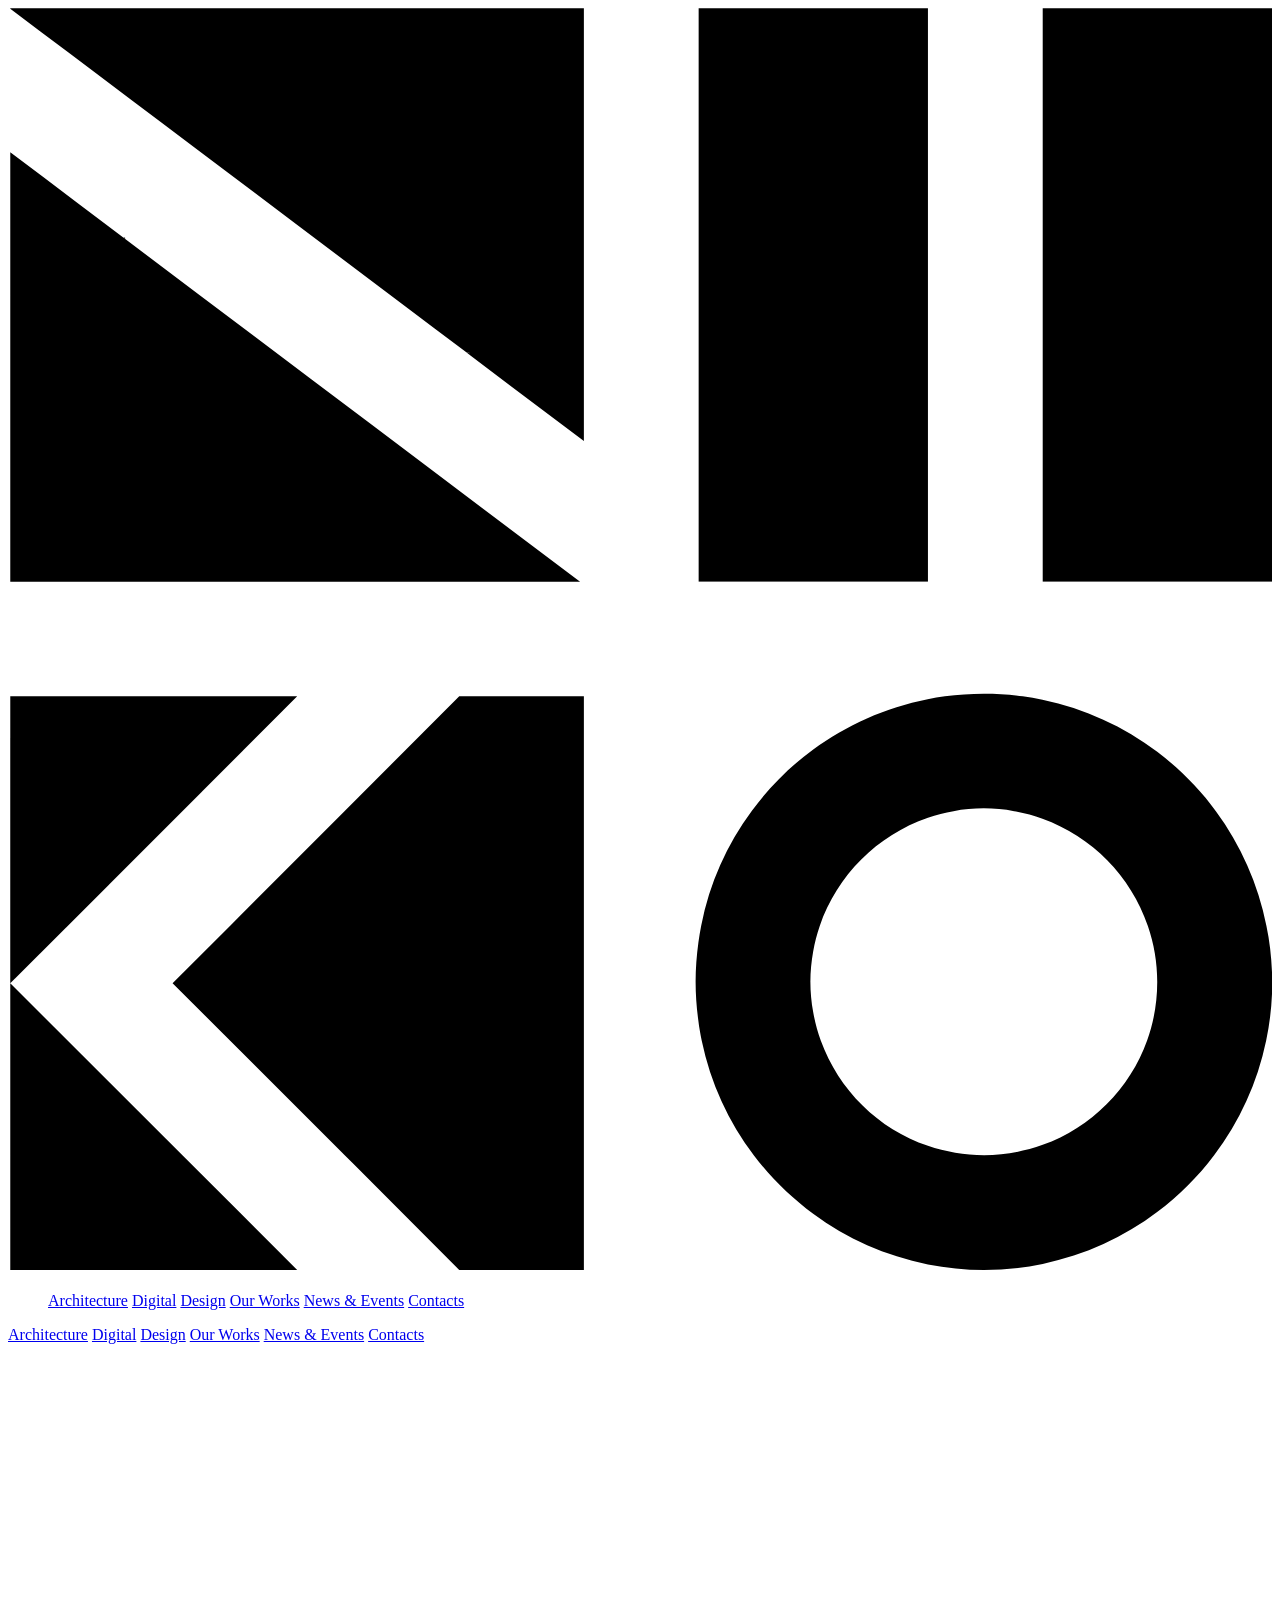
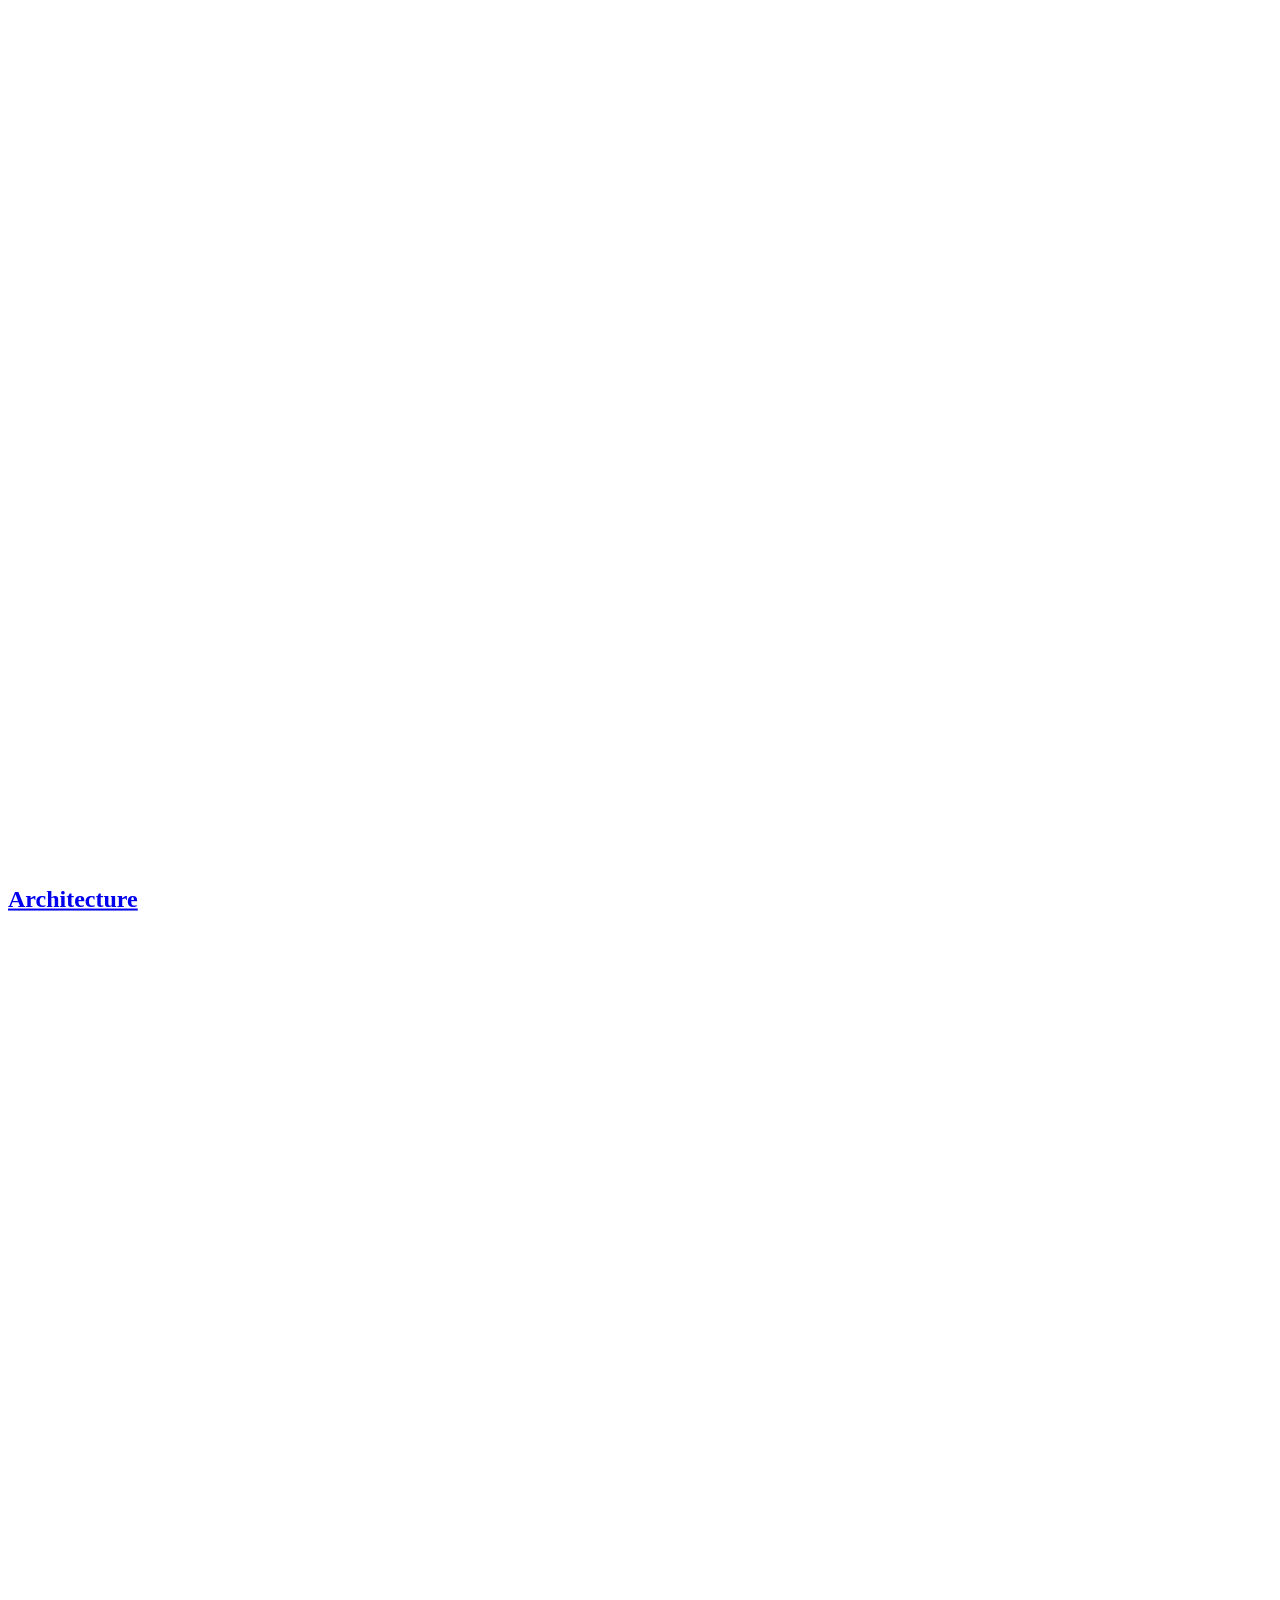
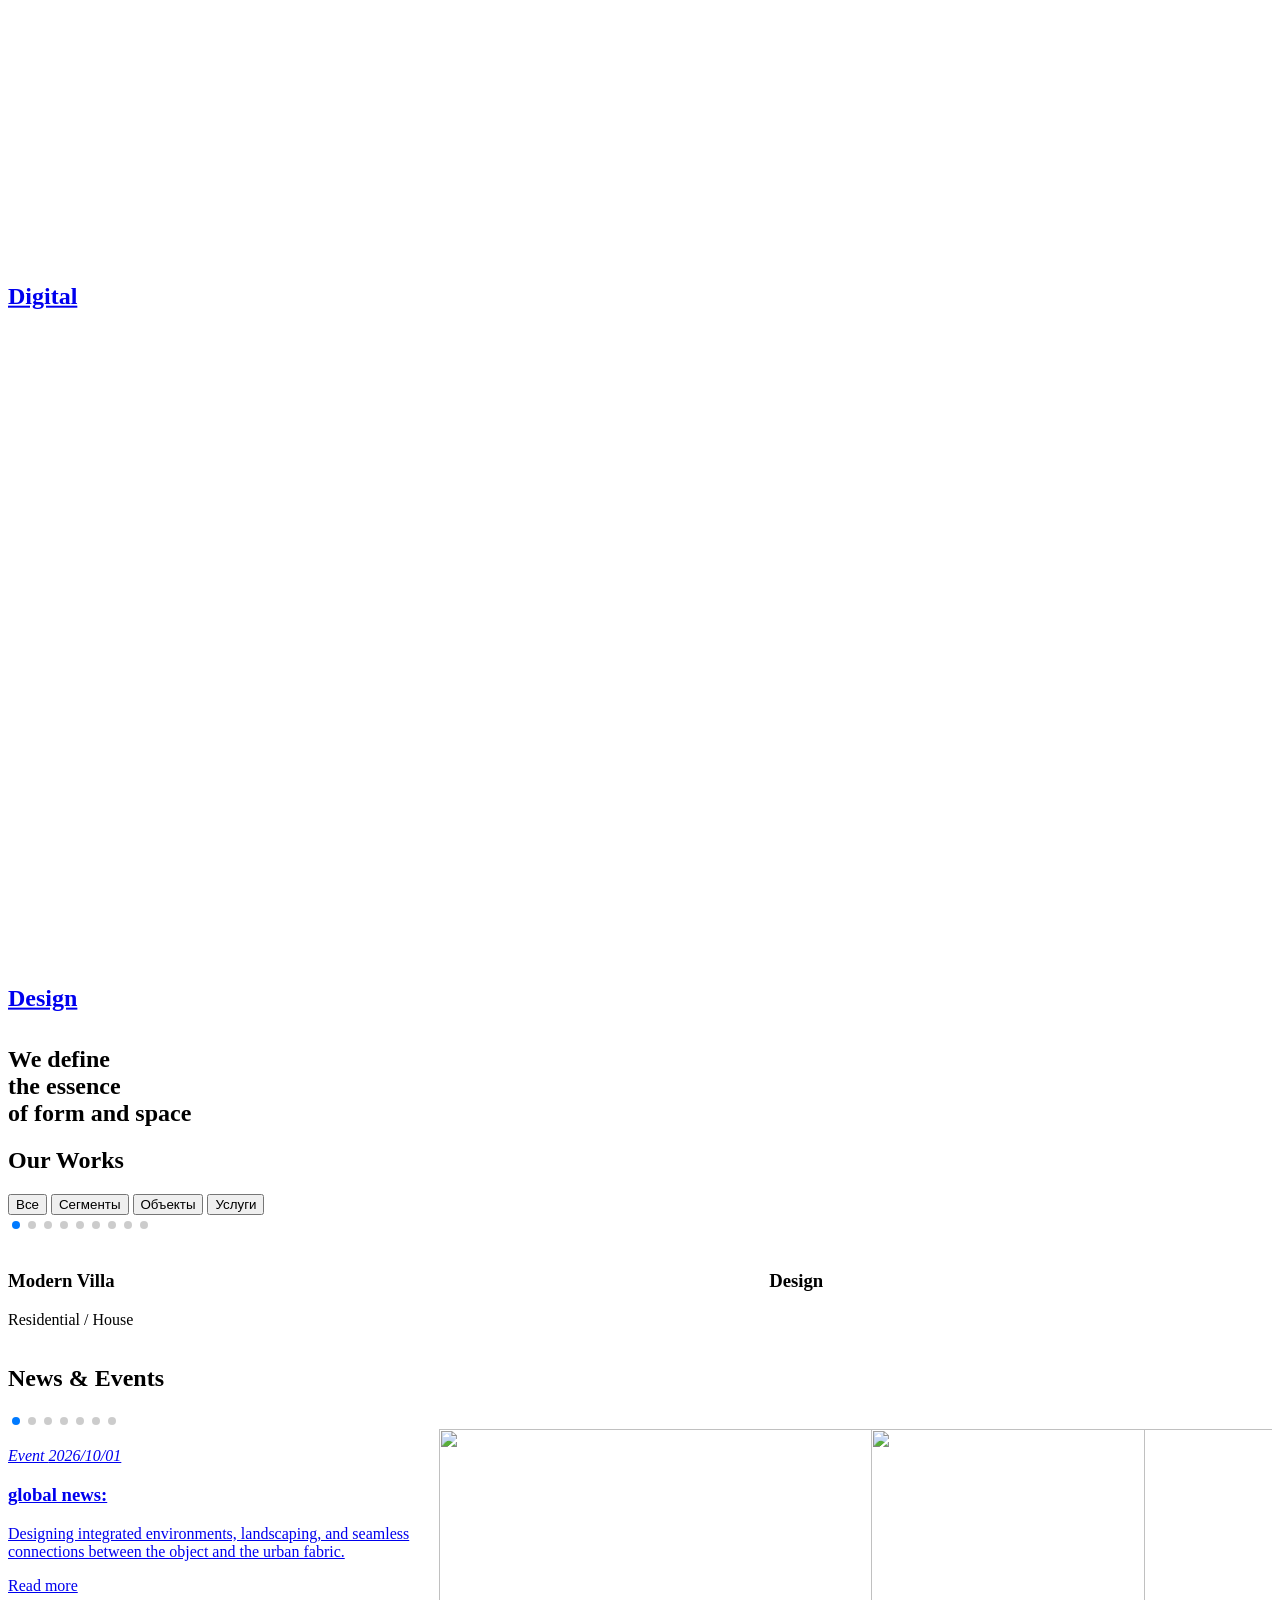
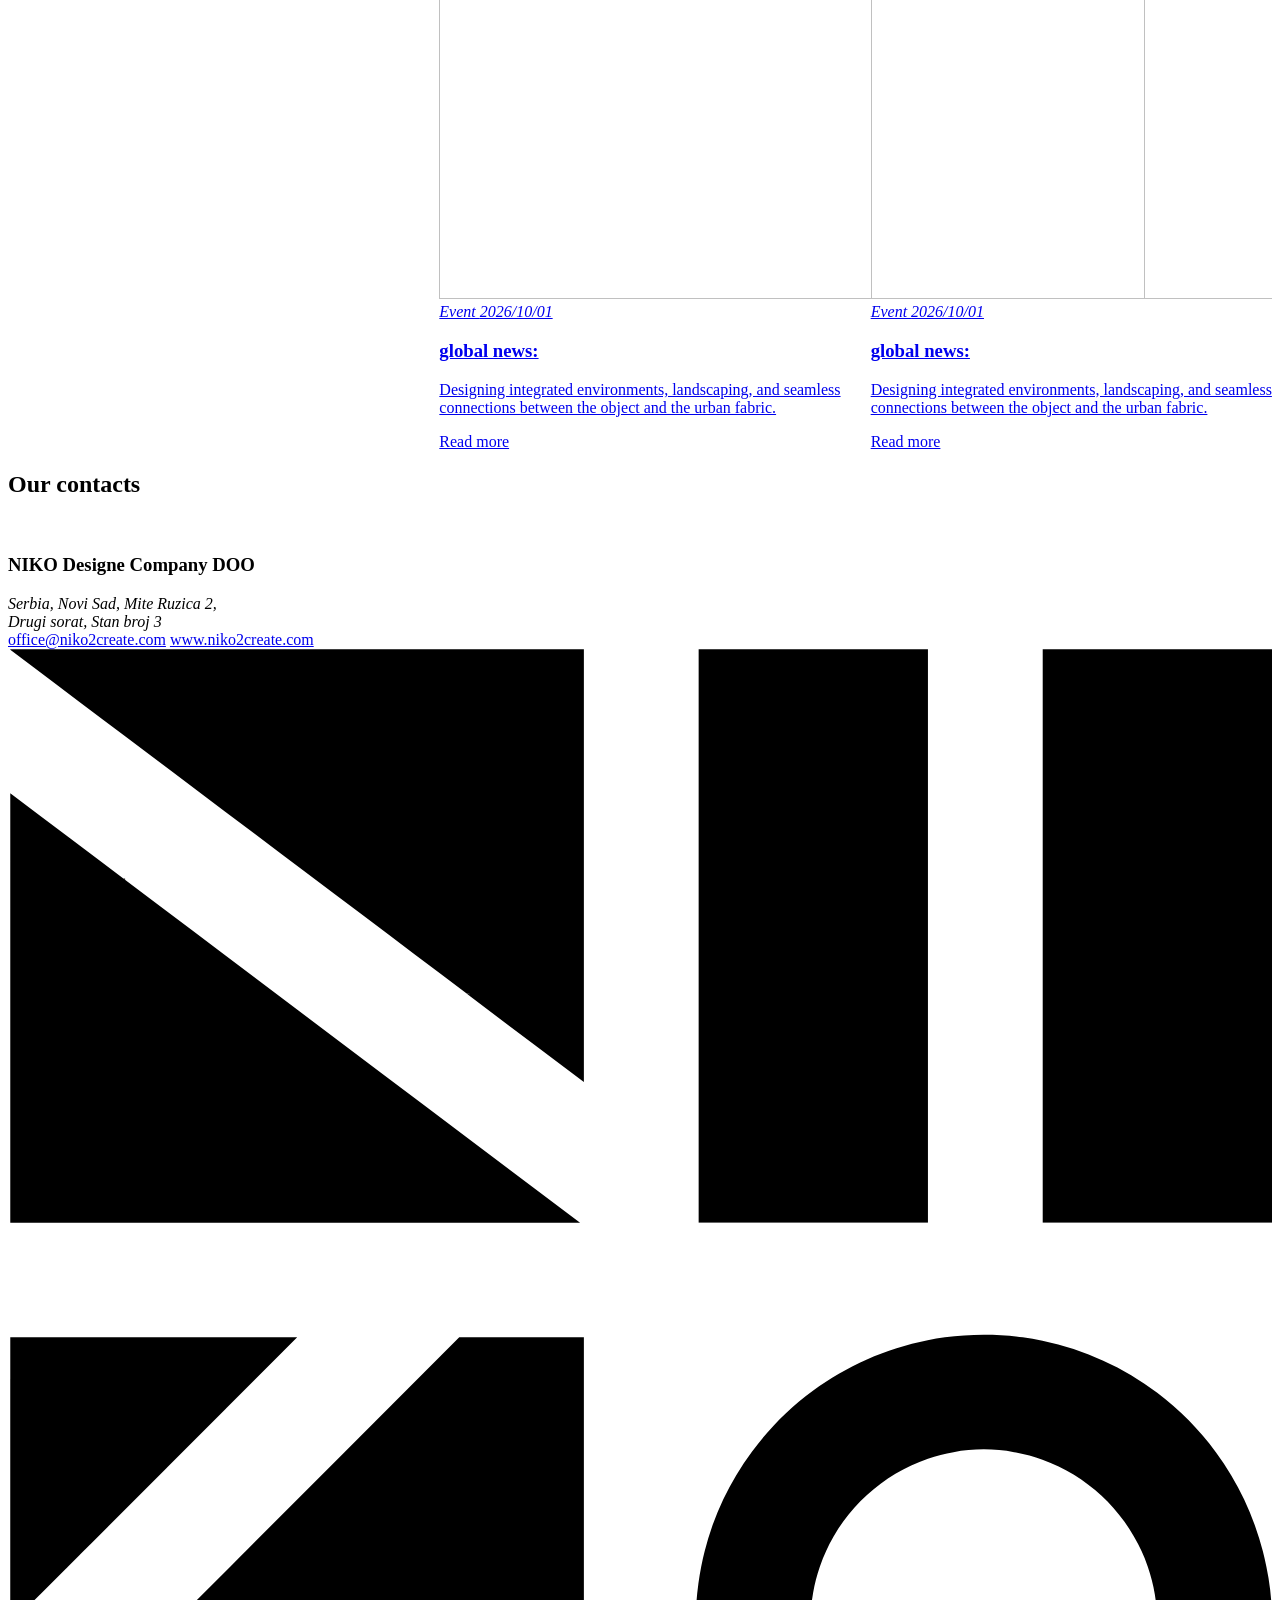
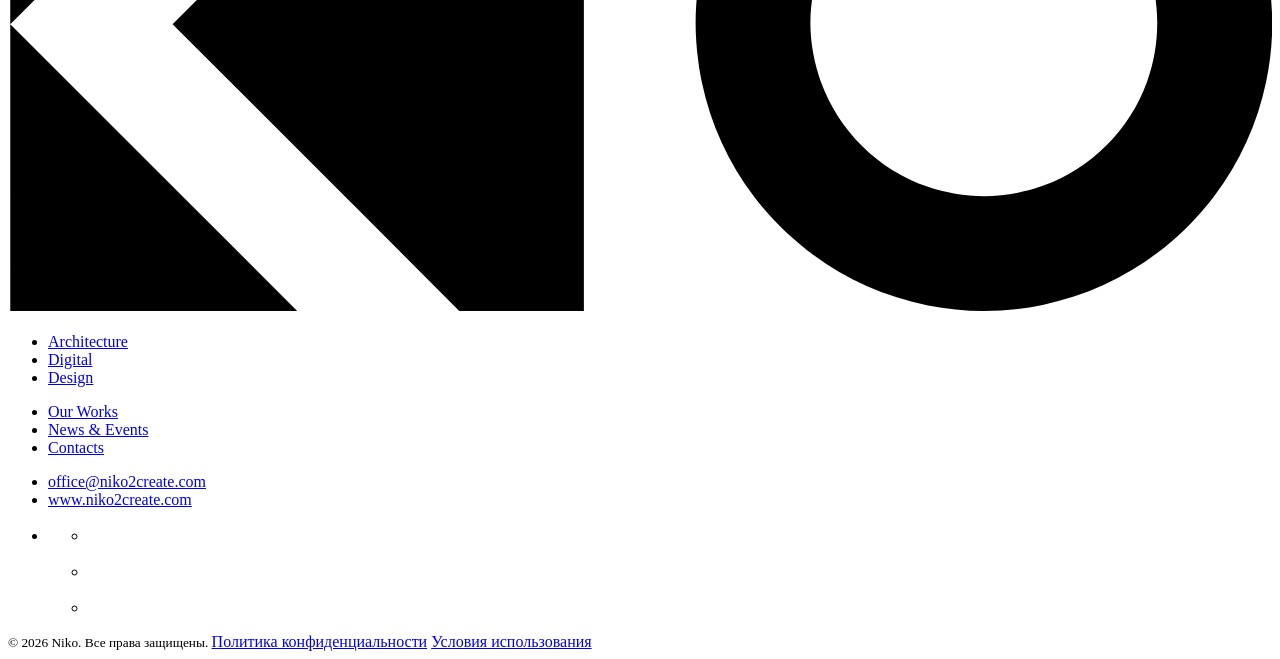
==== index.html @ 65a601e3 "Add files via upload" ====
<!DOCTYPE html>
<html lang="ru">

<head>
  <meta charset="UTF-8">
  <meta name="viewport" content="width=device-width, initial-scale=1.0">
  <title>Niko11</title>
  <link href="https://fonts.cdnfonts.com/css/neue-haas-grotesk-display-pro" rel="stylesheet">
  
  <link rel="stylesheet" href="css/reset.css"> 
  <link rel="stylesheet" href="css/style.css">
  <link rel="stylesheet" href="https://cdn.jsdelivr.net/npm/swiper@11/swiper-bundle.min.css" />
</head>

<body class="home-page">


  <header class="main-header">
    <a href="/" class="header-logo-place">
      <svg version="1.1" id="Слой_1" xmlns="http://www.w3.org/2000/svg" xmlns:xlink="http://www.w3.org/1999/xlink"
          x="0px" y="0px" viewBox="0 0 500 500" style="enable-background:new 0 0 500 500;" xml:space="preserve">
          <g>
            <path class="st0" d="M227.8,0.1v171.2l-45.4-34.2v-0.9h-1.1C123.4,92.6,58.8,43.9,0.9,0.3V0.1H227.8z" />
            <rect x="273.2" y="0.1" class="st0" width="90.7" height="226.8" />
            <rect x="409.3" y="0.1" class="st0" width="90.7" height="226.8" />
            <polygon class="st0" points="46.3,90.9 46.3,91.3 45.7,90.9 	" />
            <polygon class="st0" points="46.3,90.9 46.3,91.3 45.7,90.9 	" />
            <polygon class="st0" points="182.4,136.2 182.4,137.1 181.3,136.2 	" />
            <path class="st0" d="M226.3,227H0.9V57.1C74.1,112.3,153.2,171.9,226.3,227z" />
            <polygon class="st0" points="114.4,272.3 33,353.7 23.6,363.1 0.9,385.8 0.9,272.3 	" />
            <polygon class="st0" points="114.4,499.2 0.9,499.2 0.9,385.8 69,453.8 91.7,476.5 	" />
            <polygon class="st0" points="227.8,272.3 227.8,499.2 178.5,499.2 137.1,457.7 133.2,453.8 87.8,408.4 65.1,385.8 87.8,363.1 
       91.7,359.2 133.1,317.7 178.5,272.3 	" />
            <path class="st0" d="M497.8,363.1c-3.3-16.7-10.2-32.1-20-45.4c-6.5-8.9-14.4-16.8-23.2-23.5c-13.2-10-28.6-17.1-45.4-20.6
       c-2.6-0.5-5.2-1-7.8-1.3c-5-0.7-10.2-1-15.4-1c-5.2,0-10.4,0.4-15.4,1c-2.3,0.3-4.5,0.7-6.8,1.1c-16.7,3.3-32.2,10.3-45.4,20
       c-9.3,6.8-17.4,15-24.2,24.2c-9.8,13.2-16.7,28.6-20,45.4c-0.4,2.2-0.8,4.4-1.1,6.7c-0.7,5.1-1.1,10.2-1.1,15.5s0.4,10.4,1.1,15.5
       c0.3,2.6,0.8,5.2,1.3,7.7c3.5,16.8,10.6,32.2,20.6,45.4c6.7,8.8,14.6,16.6,23.5,23.2c13.2,9.8,28.6,16.7,45.4,20
       c7.2,1.4,14.6,2.2,22.2,2.2c8,0,15.7-0.8,23.2-2.4c16.8-3.5,32.2-10.6,45.4-20.6c8.5-6.4,16-13.9,22.4-22.4
       c10-13.2,17.1-28.6,20.6-45.4c1.6-7.5,2.4-15.3,2.4-23.2C500,377.6,499.3,370.2,497.8,363.1z M450.6,408.4
       c-6.9,19.2-22.1,34.4-41.3,41.3c-7.2,2.6-15.1,4.1-23.2,4.1c-7.8,0-15.2-1.3-22.2-3.7c-19.7-6.7-35.3-22.2-42.4-41.7
       c-1.3-3.6-2.3-7.3-3-11.2c-0.7-3.9-1.1-7.9-1.1-12c0-4.1,0.4-8.1,1.1-12c0.6-3.5,1.5-6.8,2.6-10.1c6.9-20,22.7-35.9,42.8-42.8
       c3.3-1.1,6.7-2,10.1-2.6c3.9-0.7,7.9-1.1,12-1.1s8.1,0.4,12,1.1c3.9,0.7,7.6,1.7,11.2,3c19.5,7,35,22.7,41.7,42.4
       c2.4,7,3.7,14.4,3.7,22.2C454.6,393.4,453.2,401.2,450.6,408.4z" />
          </g>
        </svg>
    </a>
    <nav class="main-nav">
      <!-- <div class="header-logo" ><img src="images/w.ai4.svg"></div>  -->
      <ul class="menu-list">
        <a href="architecture.html" class="nav-link">Architecture</a>
        <a href="digital.html" class="nav-link">Digital</a>
        <a href="design.html" class="nav-link">Design</a>
        <a href="#works" class="nav-link">Our Works</a>
        <a href="#news" class="nav-link">News & Events</a>
        <a href="#contacts" class="nav-link">Contacts</a>
      </ul>
    </nav>

    <div class="mobile-burger" id="burger">
    <!-- Кнопка Бургер -->
      <span></span>
      <span></span>
      <span></span>
    </div>

    <!-- Полноэкранное мобильное меню -->
    <div class="mobile-menu" id="mobileMenu">
      <nav class="mobile-nav">
        <a href="architecture.html" class="mobile-link">Architecture</a>
        <a href="digital.html" class="mobile-link">Digital</a>
        <a href="design.html" class="mobile-link">Design</a>
        <a href="#works" class="mobile-link">Our Works</a>
        <a href="#news" class="mobile-link">News & Events</a>
        <a href="#contacts" class="mobile-link">Contacts</a>
      </nav>
    </div>
  </header>
  <div class="slider" id="mainSlider">
    <!-- Слайд 1 -->
    <section class="slide" id="slide-1">
      <div class="image-container"><img src="images/228.png" alt=""></div>

      <!-- <img class="logo-primer" src="images/w.ai4.svg" width="300" height="300" alt="">  -->
      <div class="logo-box">
        <img class="logo-parti logo-parti--1" src="images/svg/delta-1.svg">
        <img class="logo-parti logo-parti--2" src="images/svg/delta-2.svg">
        <img class="logo-parti logo-parti--3" src="images/svg/palka-1.svg">
        <img class="logo-parti logo-parti--4" src="images/svg/palka-2.svg">
        <img class="logo-parti logo-parti--5" src="images/svg/small-delta-1.svg">
        <img class="logo-parti logo-parti--6" src="images/svg/small-delta-2.svg">
        <img class="logo-parti logo-parti--7" src="images/svg/naus.svg">
        <img class="logo-parti logo-parti--8" src="images/svg/circle.svg">
      </div>
      <div class="cube-viewport">
        <div class="cube" id="hero-cube">
          <div class="side side--1 front active-side">
            <div class="side-image">
              <svg version="1.1" id="Слой_1" xmlns="http://www.w3.org/2000/svg" xmlns:xlink="http://www.w3.org/1999/xlink"
                x="0px" y="0px" viewBox="0 0 500 500" style="enable-background:new 0 0 500 500;" xml:space="preserve">
                <g>
                  <path class="st0" d="M227.8,0.1v171.2l-45.4-34.2v-0.9h-1.1C123.4,92.6,58.8,43.9,0.9,0.3V0.1H227.8z" />
                  <rect x="273.2" y="0.1" class="st0" width="90.7" height="226.8" />
                  <rect x="409.3" y="0.1" class="st0" width="90.7" height="226.8" />
                  <polygon class="st0" points="46.3,90.9 46.3,91.3 45.7,90.9 	" />
                  <polygon class="st0" points="46.3,90.9 46.3,91.3 45.7,90.9 	" />
                  <polygon class="st0" points="182.4,136.2 182.4,137.1 181.3,136.2 	" />
                  <path class="st0" d="M226.3,227H0.9V57.1C74.1,112.3,153.2,171.9,226.3,227z" />
                  <polygon class="st0" points="114.4,272.3 33,353.7 23.6,363.1 0.9,385.8 0.9,272.3 	" />
                  <polygon class="st0" points="114.4,499.2 0.9,499.2 0.9,385.8 69,453.8 91.7,476.5 	" />
                  <polygon class="st0" points="227.8,272.3 227.8,499.2 178.5,499.2 137.1,457.7 133.2,453.8 87.8,408.4 65.1,385.8 87.8,363.1 
               91.7,359.2 133.1,317.7 178.5,272.3 	" />
                  <path class="st0" d="M497.8,363.1c-3.3-16.7-10.2-32.1-20-45.4c-6.5-8.9-14.4-16.8-23.2-23.5c-13.2-10-28.6-17.1-45.4-20.6
               c-2.6-0.5-5.2-1-7.8-1.3c-5-0.7-10.2-1-15.4-1c-5.2,0-10.4,0.4-15.4,1c-2.3,0.3-4.5,0.7-6.8,1.1c-16.7,3.3-32.2,10.3-45.4,20
               c-9.3,6.8-17.4,15-24.2,24.2c-9.8,13.2-16.7,28.6-20,45.4c-0.4,2.2-0.8,4.4-1.1,6.7c-0.7,5.1-1.1,10.2-1.1,15.5s0.4,10.4,1.1,15.5
               c0.3,2.6,0.8,5.2,1.3,7.7c3.5,16.8,10.6,32.2,20.6,45.4c6.7,8.8,14.6,16.6,23.5,23.2c13.2,9.8,28.6,16.7,45.4,20
               c7.2,1.4,14.6,2.2,22.2,2.2c8,0,15.7-0.8,23.2-2.4c16.8-3.5,32.2-10.6,45.4-20.6c8.5-6.4,16-13.9,22.4-22.4
               c10-13.2,17.1-28.6,20.6-45.4c1.6-7.5,2.4-15.3,2.4-23.2C500,377.6,499.3,370.2,497.8,363.1z M450.6,408.4
               c-6.9,19.2-22.1,34.4-41.3,41.3c-7.2,2.6-15.1,4.1-23.2,4.1c-7.8,0-15.2-1.3-22.2-3.7c-19.7-6.7-35.3-22.2-42.4-41.7
               c-1.3-3.6-2.3-7.3-3-11.2c-0.7-3.9-1.1-7.9-1.1-12c0-4.1,0.4-8.1,1.1-12c0.6-3.5,1.5-6.8,2.6-10.1c6.9-20,22.7-35.9,42.8-42.8
               c3.3-1.1,6.7-2,10.1-2.6c3.9-0.7,7.9-1.1,12-1.1s8.1,0.4,12,1.1c3.9,0.7,7.6,1.7,11.2,3c19.5,7,35,22.7,41.7,42.4
               c2.4,7,3.7,14.4,3.7,22.2C454.6,393.4,453.2,401.2,450.6,408.4z" />
                </g>
              </svg>
            </div>
          </div>
          <div class="side side--2 top">
    
            <div class="side-title">NIKO</div>
          </div>
          <div class="side side--3 back">
            <div class="side-image">
              <svg version="1.1" id="Слой_2" xmlns="http://www.w3.org/2000/svg" xmlns:xlink="http://www.w3.org/1999/xlink"
                x="0px" y="0px" viewBox="0 0 500 500" style="enable-background:new 0 0 500 500;" xml:space="preserve">
                <g>
                  <path class="st0" d="M227.8,0.1v171.2l-45.4-34.2v-0.9h-1.1C123.4,92.6,58.8,43.9,0.9,0.3V0.1H227.8z" />
                  <rect x="273.2" y="0.1" class="st0" width="90.7" height="226.8" />
                  <rect x="409.3" y="0.1" class="st0" width="90.7" height="226.8" />
                  <polygon class="st0" points="46.3,90.9 46.3,91.3 45.7,90.9 	" />
                  <polygon class="st0" points="46.3,90.9 46.3,91.3 45.7,90.9 	" />
                  <polygon class="st0" points="182.4,136.2 182.4,137.1 181.3,136.2 	" />
                  <path class="st0" d="M226.3,227H0.9V57.1C74.1,112.3,153.2,171.9,226.3,227z" />
                  <polygon class="st0" points="114.4,272.3 33,353.7 23.6,363.1 0.9,385.8 0.9,272.3 	" />
                  <polygon class="st0" points="114.4,499.2 0.9,499.2 0.9,385.8 69,453.8 91.7,476.5 	" />
                  <polygon class="st0" points="227.8,272.3 227.8,499.2 178.5,499.2 137.1,457.7 133.2,453.8 87.8,408.4 65.1,385.8 87.8,363.1 
               91.7,359.2 133.1,317.7 178.5,272.3 	" />
                  <path class="st0" d="M497.8,363.1c-3.3-16.7-10.2-32.1-20-45.4c-6.5-8.9-14.4-16.8-23.2-23.5c-13.2-10-28.6-17.1-45.4-20.6
               c-2.6-0.5-5.2-1-7.8-1.3c-5-0.7-10.2-1-15.4-1c-5.2,0-10.4,0.4-15.4,1c-2.3,0.3-4.5,0.7-6.8,1.1c-16.7,3.3-32.2,10.3-45.4,20
               c-9.3,6.8-17.4,15-24.2,24.2c-9.8,13.2-16.7,28.6-20,45.4c-0.4,2.2-0.8,4.4-1.1,6.7c-0.7,5.1-1.1,10.2-1.1,15.5s0.4,10.4,1.1,15.5
               c0.3,2.6,0.8,5.2,1.3,7.7c3.5,16.8,10.6,32.2,20.6,45.4c6.7,8.8,14.6,16.6,23.5,23.2c13.2,9.8,28.6,16.7,45.4,20
               c7.2,1.4,14.6,2.2,22.2,2.2c8,0,15.7-0.8,23.2-2.4c16.8-3.5,32.2-10.6,45.4-20.6c8.5-6.4,16-13.9,22.4-22.4
               c10-13.2,17.1-28.6,20.6-45.4c1.6-7.5,2.4-15.3,2.4-23.2C500,377.6,499.3,370.2,497.8,363.1z M450.6,408.4
               c-6.9,19.2-22.1,34.4-41.3,41.3c-7.2,2.6-15.1,4.1-23.2,4.1c-7.8,0-15.2-1.3-22.2-3.7c-19.7-6.7-35.3-22.2-42.4-41.7
               c-1.3-3.6-2.3-7.3-3-11.2c-0.7-3.9-1.1-7.9-1.1-12c0-4.1,0.4-8.1,1.1-12c0.6-3.5,1.5-6.8,2.6-10.1c6.9-20,22.7-35.9,42.8-42.8
               c3.3-1.1,6.7-2,10.1-2.6c3.9-0.7,7.9-1.1,12-1.1s8.1,0.4,12,1.1c3.9,0.7,7.6,1.7,11.2,3c19.5,7,35,22.7,41.7,42.4
               c2.4,7,3.7,14.4,3.7,22.2C454.6,393.4,453.2,401.2,450.6,408.4z" />
                </g>
              </svg>
            </div>
          </div>
          <div class="side side--4 bottom">
            <div class="side-title">NIKO</div>
    
          </div>
        </div>
      </div>
    </section>

    <!-- Слайд 2 -->
    <section class="slide" id="slide-2">
      <div class="image-container"><img src="images/231.png" alt=""></div>

      <div class="slide-content">
        <h2 class="reveal-text"><a href="architecture.html">Architecture</a></h2>
      </div>
    </section>
    <!-- Слайд 3 -->
    <section class="slide" id="slide-3">
      <div class="image-container"><img src="images/232.png" alt=""></div>
      <div class="slide-content slide-content--end">
        <h2 class="reveal-text"><a href="/">Digital</a></h2>
      </div>
    </section>
    <!-- Слайд 4 -->
    <section class="slide" id="slide-4">
      <div class="image-container"><img src="images/227.png" alt=""></div>

      <div class="slide-content">
        <h2 class="reveal-text"><a href="/">Design</a></h2>
      </div>
    </section>

    <section class="slide" id="slide-5">
      <div class="image-container"><img src="images/229.png" alt=""></div>

      <div class="slide-content slide-content--5">
        <h2 class="reveal-text--5">We define <br>the essence <br>of form and space</h2>
        <!-- <div class="slide-content__links">
          <a class="slide-content__link slide-content__link--1" href="/">Architecture</a>
          <a class="slide-content__link slide-content__link--2" href="/">Digital</a>
          <a class="slide-content__link slide-content__link--3" href="/">Design</a>
        </div> -->
      </div>
    </section>
  </div>
  <div id="content-wrapper">
    <section class="projects-section" id="works">
      <h2 class="projects-title">Our Works</h2>
      <div class="filter-simple">
        <button class="filter-btn active" data-filter="all">Все</button>
        <button class="filter-btn" data-filter="segment">Сегменты</button>
        <button class="filter-btn" data-filter="object">Объекты</button>
        <button class="filter-btn" data-filter="service">Услуги</button>
      </div>

      <!-- 1. ПУСТОЙ КОНТЕЙНЕР ДЛЯ SWIPER -->
             <!-- Навигация (если нужна) -->
  <div class="projects-nav">
    <div class="projects-button-prev custom-prev"></div> 
    <div class="projects-button-next custom-next"></div>
  </div>   
  <!-- Добавляем пагинацию -->
  <div class="projects-pagination"></div>
  <div class="projects-container swiper">
    <div class="swiper-wrapper" id="projects-wrapper">
      <!-- Сюда JS будет копировать карточки -->
    </div>
  </div>

  <div id="source-projects" style="display: none;">
        <!-- У каждой карточки теперь только ОДНА основная категория -->
        <div class="project-item" data-type="segment"><img src="images/work10.png" alt="">
          <div class="project-info">
            <h3>Architecture</h3>

          </div>
        </div>
        <div class="project-item" data-type="segment"><img src="images/work12.png" alt="">
          <div class="project-info">
            <h3>Digital</h3>

          </div>
        </div>
        <div class="project-item" data-type="segment"><img src="images/work8.png" alt="">
          <div class="project-info">
            <h3>Design</h3>

          </div>
        </div>
        <div class="project-item" data-type="object"><img src="images/work6.png" alt="">
          <div class="project-info">
            <h3>Modern Villa</h3>
            <p>Residential / House</p>
          </div>
        </div>
        <div class="project-item" data-type="object"><img src="images/work16.png" alt="">
          <div class="project-info">
            <h3>Modern Villa</h3>
            <p>Residential / House</p>
          </div>
        </div>
        <div class="project-item" data-type="object"><img src="images/work11.png" alt="">
          <div class="project-info">
            <h3>Modern Villa</h3>
            <p>Residential / House</p>
          </div>
        </div>
        <div class="project-item" data-type="service"><img src="images/228.png" alt="">
          <div class="project-info">
            <h3>Modern Villa</h3>
            <p>Residential / House</p>
          </div>
        </div>
        <div class="project-item" data-type="service"><img src="images/229.png" alt="">
          <div class="project-info">
            <h3>Modern Villa</h3>
            <p>Residential / House</p>
          </div>
        </div>
        <div class="project-item" data-type="service"><img src="images/231.png" alt="">
          <div class="project-info">
            <h3>Modern Villa</h3>
            <p>Residential / House</p>
          </div>
        </div>
      </div>
    </section>
    <section class="news-section" id="news">
      <h2 class="news-title">News & Events</h2>
      <!-- Оболочка Swiper -->
      <div class="news-pagination"></div>
      <div class="news-container swiper">
        <div class="swiper-wrapper">
          <div class="swiper-slide">
          <a class="news-link" href="#">
            <img class="news-image" src="images/news1.png"  alt="">
            <div class="news-content">
              <em class="cats">
                Event
                <span class="cats-sep"></span>
                2026/10/01
              </em>
              <h3 class="news-subtitle">global news:</h3>
              <p>Designing integrated environments, landscaping, and seamless connections between the object and the urban
                fabric.</p>
              <span class="readmore">
                Read more
              </span>
            </div>
          </a>
          </div>
          <div class="swiper-slide">
          <a class="news-link" href="#">
            <img class="news-image" src="images/news2.png" width="706" height="470" alt="">
            <div class="news-content">
              <em class="cats">
                Event
                <span class="cats-sep"></span>
                2026/10/01
              </em>
              <h3 class="news-subtitle">global news:</h3>
              <p>Designing integrated environments, landscaping, and seamless connections between the object and the urban
                fabric.</p>
              <span class="readmore">
                Read more
              </span>
            </div>
          </a>
          </div>
          <div class="swiper-slide">
          <a class="news-link" href="#">
            <img class="news-image" src="images/news3.png" width="706" height="470" alt="">
            <div class="news-content">
              <em class="cats">
                Event
                <span class="cats-sep"></span>
                2026/10/01
              </em>
              <h3 class="news-subtitle">global news:</h3>
              <p>Designing integrated environments, landscaping, and seamless connections between the object and the urban
                fabric.</p>
              <span class="readmore">
                Read more
              </span>
            </div>
          </a>
          </div>
          <div class="swiper-slide">
          <a class="news-link" href="#">
            <img class="news-image" src="images/news4.png" width="706" height="470" alt="">
            <div class="news-content">
              <em class="cats">
                Event
                <span class="cats-sep"></span>
                2026/10/01
              </em>
              <h3 class="news-subtitle">global news:</h3>
              <p>Designing integrated environments, landscaping, and seamless connections between the object and the urban
                fabric.</p>
              <span class="readmore">
                Read more
              </span>
            </div>
          </a>
          </div>
          <div class="swiper-slide">
          <a class="news-link" href="#">
            <img class="news-image" src="images/news1.png" width="706" height="470" alt="">
            <div class="news-content">
              <em class="cats">
                Event
                <span class="cats-sep"></span>
                2026/10/01
              </em>
              <h3 class="news-subtitle">global news:</h3>
              <p>Designing integrated environments, landscaping, and seamless connections between the object and the urban
                fabric.</p>
              <span class="readmore">
                Read more
              </span>
            </div>
          </a>
          </div>
          <div class="swiper-slide">
          <a class="news-link" href="#">
            <img class="news-image" src="images/news2.png" width="706" height="470" alt="">
            <div class="news-content">
              <em class="cats">
                Event
                <span class="cats-sep"></span>
                2026/10/01
              </em>
              <h3 class="news-subtitle">global news:</h3>
              <p>Designing integrated environments, landscaping, and seamless connections between the object and the urban
                fabric.</p>
              <span class="readmore">
                Read more
              </span>
            </div>
          </a>
          </div>
          <div class="swiper-slide">
          <a class="news-link" href="#">
            <img class="news-image" src="images/news3.png" width="706" height="470" alt="">
            <div class="news-content">
              <em class="cats">
                Event
                <span class="cats-sep"></span>
                2026/10/01
              </em>
              <h3 class="news-subtitle">global news:</h3>
              <p>Designing integrated environments, landscaping, and seamless connections between the object and the urban
                fabric.</p>
              <span class="readmore">
                Read more
              </span>
            </div>
          </a>
          </div>
          <div class="swiper-slide">
          <a class="news-link" href="#">
            <img class="news-image" src="images/news4.png" width="706" height="470" alt="">
            <div class="news-content">
              <em class="cats">
                Event
                <span class="cats-sep"></span>
                2026/10/01
              </em>
              <h3 class="news-subtitle">global news:</h3>
              <p>Designing integrated environments, landscaping, and seamless connections between the object and the urban
                fabric.</p>
              <span class="readmore">
                Read more
              </span>
            </div>
          </a>
          </div>
          <div class="swiper-slide">
          <a class="news-link" href="#">
            <img class="news-image" src="images/news1.png" width="706" height="470" alt="">
            <div class="news-content">
              <em class="cats">
                Event
                <span class="cats-sep"></span>
                2026/10/01
              </em>
              <h3 class="news-subtitle">global news:</h3>
              <p>Designing integrated environments, landscaping, and seamless connections between the object and the urban
                fabric.</p>
              <span class="readmore">
                Read more
              </span>
            </div>
          </a>
          </div>
        </div>
      </div>
    </section>
    <section class="contacts" id="contacts">
      <h2 class="contacts__title">Our contacts</h2>
      <div class="contacts__wrapper">
        <img class="contacts__image" src="images/contacts.png" alt="">
        <div class="contacts-content">
          <h3 class="contacts-content__title">NIKO Designe Company DOO</h3>
          <address class="contacts-content__address">Serbia, Novi Sad, Mite Ruzica 2,<br> Drugi sorat, Stan broj 3</address>
          <a class="contacts-content__email" href="mailto:office@niko2create.com">office@niko2create.com</a>
          <a class="contacts-content__link" href="www.niko2create.com">www.niko2create.com</a>
        </div>
      </div>
    </section>
  </div>
  <footer class="footer">
    <div class="footer__body">
      <div class="footer__col">
        <a class="footer__logo" href="index.html">
          <svg version="1.1" id="Слой_1" xmlns="http://www.w3.org/2000/svg" xmlns:xlink="http://www.w3.org/1999/xlink"
          x="0px" y="0px" viewBox="0 0 500 500" style="enable-background:new 0 0 500 500;" xml:space="preserve">
          <g>
            <path class="st0" d="M227.8,0.1v171.2l-45.4-34.2v-0.9h-1.1C123.4,92.6,58.8,43.9,0.9,0.3V0.1H227.8z" />
            <rect x="273.2" y="0.1" class="st0" width="90.7" height="226.8" />
            <rect x="409.3" y="0.1" class="st0" width="90.7" height="226.8" />
            <polygon class="st0" points="46.3,90.9 46.3,91.3 45.7,90.9 	" />
            <polygon class="st0" points="46.3,90.9 46.3,91.3 45.7,90.9 	" />
            <polygon class="st0" points="182.4,136.2 182.4,137.1 181.3,136.2 	" />
            <path class="st0" d="M226.3,227H0.9V57.1C74.1,112.3,153.2,171.9,226.3,227z" />
            <polygon class="st0" points="114.4,272.3 33,353.7 23.6,363.1 0.9,385.8 0.9,272.3 	" />
            <polygon class="st0" points="114.4,499.2 0.9,499.2 0.9,385.8 69,453.8 91.7,476.5 	" />
            <polygon class="st0" points="227.8,272.3 227.8,499.2 178.5,499.2 137.1,457.7 133.2,453.8 87.8,408.4 65.1,385.8 87.8,363.1 
       91.7,359.2 133.1,317.7 178.5,272.3 	" />
            <path class="st0" d="M497.8,363.1c-3.3-16.7-10.2-32.1-20-45.4c-6.5-8.9-14.4-16.8-23.2-23.5c-13.2-10-28.6-17.1-45.4-20.6
       c-2.6-0.5-5.2-1-7.8-1.3c-5-0.7-10.2-1-15.4-1c-5.2,0-10.4,0.4-15.4,1c-2.3,0.3-4.5,0.7-6.8,1.1c-16.7,3.3-32.2,10.3-45.4,20
       c-9.3,6.8-17.4,15-24.2,24.2c-9.8,13.2-16.7,28.6-20,45.4c-0.4,2.2-0.8,4.4-1.1,6.7c-0.7,5.1-1.1,10.2-1.1,15.5s0.4,10.4,1.1,15.5
       c0.3,2.6,0.8,5.2,1.3,7.7c3.5,16.8,10.6,32.2,20.6,45.4c6.7,8.8,14.6,16.6,23.5,23.2c13.2,9.8,28.6,16.7,45.4,20
       c7.2,1.4,14.6,2.2,22.2,2.2c8,0,15.7-0.8,23.2-2.4c16.8-3.5,32.2-10.6,45.4-20.6c8.5-6.4,16-13.9,22.4-22.4
       c10-13.2,17.1-28.6,20.6-45.4c1.6-7.5,2.4-15.3,2.4-23.2C500,377.6,499.3,370.2,497.8,363.1z M450.6,408.4
       c-6.9,19.2-22.1,34.4-41.3,41.3c-7.2,2.6-15.1,4.1-23.2,4.1c-7.8,0-15.2-1.3-22.2-3.7c-19.7-6.7-35.3-22.2-42.4-41.7
       c-1.3-3.6-2.3-7.3-3-11.2c-0.7-3.9-1.1-7.9-1.1-12c0-4.1,0.4-8.1,1.1-12c0.6-3.5,1.5-6.8,2.6-10.1c6.9-20,22.7-35.9,42.8-42.8
       c3.3-1.1,6.7-2,10.1-2.6c3.9-0.7,7.9-1.1,12-1.1s8.1,0.4,12,1.1c3.9,0.7,7.6,1.7,11.2,3c19.5,7,35,22.7,41.7,42.4
       c2.4,7,3.7,14.4,3.7,22.2C454.6,393.4,453.2,401.2,450.6,408.4z" />
          </g>
        </svg>
        </a>
      </div>
      <div class="footer__col">
        <ul class="footer__menu-list">
          <li class="footer__menu-item"><a href="architecture.html" class="footer__menu-link">Architecture</a></li>
          <li class="footer__menu-item"><a href="digital.html" class="footer__menu-link">Digital</a></li>
          <li class="footer__menu-item"><a href="design.html" class="footer__menu-link">Design</a></li>
        </ul>
      </div>
      <div class="footer__col">
        <ul class="footer__menu-list">
          <li class="footer__menu-item"><a href="#works" class="footer__menu-link">Our Works</a></li>
          <li class="footer__menu-item"><a href="#news" class="footer__menu-link">News & Events</a></li>
          <li class="footer__menu-item"><a href="#contacts" class="footer__menu-link">Contacts</a></li>
        </ul>
      </div>
      <div class="footer__col">
        <ul class="footer__menu-list">
          <li class="footer__menu-item"><a href="mailto:" class="footer__menu-link">office@niko2create.com</a></li>
          <li class="footer__menu-item"><a href="www.niko2create.com" class="footer__menu-link">www.niko2create.com</a></li>
          <li class="footer__menu-item">
            <ul class="footer__soc1als-list">
              <li class="footer__soc1als-item">
                <a class="footer__soc1als-link" href="/">
                  <svg width="32" height="32" viewBox="0 0 32 32" fill="none" xmlns="http://www.w3.org/2000/svg">
                    <path d="M29.3332 8.73268C29.3182 8.15745 29.2737 7.58336 29.1998 7.01268C29.1003 6.51285 28.9344 6.02856 28.7065 5.57268C28.4682 5.07816 28.1481 4.62738 27.7598 4.23935C27.368 3.85562 26.918 3.53614 26.4265 3.29268C25.97 3.06927 25.4857 2.90785 24.9865 2.81268C24.4213 2.72801 23.8512 2.67903 23.2798 2.66602H8.73317C8.15793 2.681 7.58384 2.7255 7.01317 2.79935C6.51334 2.89891 6.02905 3.06482 5.57317 3.29268C5.07864 3.531 4.62787 3.85105 4.23984 4.23935C3.85611 4.63123 3.53663 5.08121 3.29317 5.57268C3.06976 6.02917 2.90834 6.51345 2.81317 7.01268C2.7285 7.57793 2.67952 8.14795 2.6665 8.71935C2.6665 8.97268 2.6665 9.33268 2.6665 9.43935V22.5593C2.6665 22.706 2.6665 23.026 2.6665 23.266C2.68149 23.8413 2.72599 24.4153 2.79984 24.986C2.8994 25.4859 3.06531 25.9701 3.29317 26.426C3.53149 26.9205 3.85153 27.3713 4.23984 27.7593C4.63172 28.1431 5.0817 28.4626 5.57317 28.706C6.02966 28.9294 6.51394 29.0909 7.01317 29.186C7.57842 29.2707 8.14843 29.3197 8.71984 29.3327H23.2665C23.8417 29.3177 24.4158 29.2732 24.9865 29.1993C25.4863 29.0998 25.9706 28.9339 26.4265 28.706C26.921 28.4677 27.3718 28.1477 27.7598 27.7593C28.1436 27.3675 28.4631 26.9175 28.7065 26.426C28.9299 25.9695 29.0913 25.4852 29.1865 24.986C29.2712 24.4208 29.3202 23.8508 29.3332 23.2793C29.3332 23.026 29.3332 22.706 29.3332 22.5593V9.43935C29.3332 9.33268 29.3332 8.97268 29.3332 8.73268ZM16.3065 25.3327C14.7053 25.3248 13.132 24.912 11.7332 24.1327L6.6665 25.466L7.99984 20.506C7.13999 19.0613 6.67982 17.4139 6.6665 15.7327C6.67181 13.8432 7.23611 11.9976 8.28832 10.4283C9.34053 8.85895 10.8336 7.63606 12.5795 6.91364C14.3254 6.19122 16.246 6.00158 18.0994 6.3686C19.9529 6.73562 21.6563 7.6429 22.9951 8.97615C24.3339 10.3094 25.2482 12.009 25.623 13.8609C25.9977 15.7128 25.816 17.6342 25.1009 19.3831C24.3857 21.132 23.1691 22.6301 21.6041 23.6888C20.0392 24.7476 18.1959 25.3195 16.3065 25.3327V25.3327ZM16.3065 7.82602C14.8929 7.84219 13.5089 8.23266 12.2952 8.95767C11.0816 9.68267 10.0818 10.7163 9.39757 11.9534C8.71332 13.1904 8.3691 14.5867 8.39995 16.0001C8.4308 17.4134 8.83561 18.7933 9.57317 19.9993L9.75984 20.306L8.95984 23.226L11.9998 22.3993L12.2932 22.5727C13.5059 23.287 14.8857 23.6688 16.2932 23.6793V23.6793C18.4149 23.6793 20.4497 22.8365 21.95 21.3362C23.4503 19.8359 24.2932 17.8011 24.2932 15.6793C24.2932 13.5576 23.4503 11.5228 21.95 10.0225C20.4497 8.5222 18.4149 7.67935 16.2932 7.67935L16.3065 7.82602ZM20.9732 19.186C20.7985 19.4773 20.5647 19.7287 20.2868 19.9239C20.0089 20.1191 19.6931 20.2539 19.3598 20.3193C18.8619 20.4104 18.3492 20.3783 17.8665 20.226C17.4123 20.084 16.9671 19.9148 16.5332 19.7193C14.8848 18.8922 13.4791 17.6519 12.4532 16.1193C11.8957 15.4093 11.5574 14.5521 11.4798 13.6527C11.4719 13.2791 11.5426 12.908 11.6873 12.5634C11.832 12.2189 12.0475 11.9086 12.3198 11.6527C12.4001 11.5617 12.4985 11.4886 12.6087 11.4381C12.719 11.3876 12.8386 11.3607 12.9598 11.3593H13.3332C13.4798 11.3593 13.6798 11.3593 13.8665 11.7727C14.0532 12.186 14.5465 13.426 14.6132 13.546C14.6459 13.61 14.663 13.6808 14.663 13.7527C14.663 13.8245 14.6459 13.8954 14.6132 13.9593C14.5542 14.1042 14.4733 14.2392 14.3732 14.3593C14.2532 14.506 14.1198 14.6793 14.0132 14.786C13.9065 14.8927 13.7732 15.026 13.9065 15.266C14.2693 15.8783 14.7183 16.4351 15.2398 16.9193C15.8077 17.4212 16.457 17.8225 17.1598 18.106C17.3998 18.226 17.5465 18.2127 17.6798 18.106C17.8132 17.9993 18.2798 17.4127 18.4398 17.1727C18.5998 16.9327 18.7598 16.9727 18.9732 17.0527C19.1865 17.1327 20.3732 17.706 20.6132 17.826C20.8532 17.946 20.9998 17.9993 21.0665 18.106C21.1243 18.455 21.0922 18.8129 20.9732 19.146V19.186Z" fill="white" />
                  </svg>
                </a>
              </li>
              <li class="footer__soc1als-item">
                <a class="footer__soc1als-link" href="/">
                  <svg width="32" height="32" viewBox="0 0 32 32" fill="none" xmlns="http://www.w3.org/2000/svg">
                    <path d="M20.0971 2.66602H11.9165C4.44425 2.66602 2.6665 4.44376 2.6665 11.9021V20.0827C2.6665 27.5549 4.43042 29.3327 11.9026 29.3327H20.0832C27.5554 29.3327 29.3332 27.5688 29.3332 20.0965V11.916C29.3332 4.44376 27.5693 2.66602 20.0971 2.66602ZM24.1943 21.6938H22.2498C21.5138 21.6938 21.2915 21.0965 19.9721 19.7771C18.8193 18.666 18.3332 18.5271 18.0415 18.5271C17.6388 18.5271 17.5276 18.6382 17.5276 19.1938V20.9438C17.5276 21.416 17.3748 21.6938 16.1388 21.6938C14.9393 21.6132 13.7761 21.2488 12.745 20.6306C11.7139 20.0125 10.8444 19.1582 10.2082 18.1382C8.69765 16.2581 7.64665 14.0514 7.13876 11.6938C7.13876 11.4021 7.24984 11.1382 7.80542 11.1382H9.74984C10.2498 11.1382 10.4304 11.3604 10.6248 11.8743C11.5693 14.6521 13.1804 17.0688 13.8332 17.0688C14.0832 17.0688 14.1943 16.9577 14.1943 16.3327V13.4715C14.1109 12.166 13.4165 12.0549 13.4165 11.5827C13.4256 11.4581 13.483 11.342 13.5763 11.259C13.6697 11.176 13.7917 11.1327 13.9165 11.1382H16.9721C17.3888 11.1382 17.5276 11.3465 17.5276 11.8465V15.7077C17.5276 16.1243 17.7082 16.2632 17.8332 16.2632C18.0832 16.2632 18.2776 16.1243 18.7359 15.666C19.7208 14.4649 20.5256 13.1268 21.1248 11.6938C21.186 11.5213 21.3019 11.3737 21.4549 11.2733C21.6079 11.173 21.7896 11.1255 21.9721 11.1382H23.9165C24.4998 11.1382 24.6248 11.4299 24.4998 11.8465C23.7923 13.4309 22.917 14.9349 21.8888 16.3327C21.6804 16.6521 21.5971 16.8188 21.8888 17.1938C22.0832 17.4854 22.7638 18.0549 23.2221 18.5965C23.8887 19.2615 24.4423 20.0309 24.8609 20.8743C25.0276 21.416 24.7498 21.6938 24.1943 21.6938V21.6938Z" fill="white" />
                  </svg>
                </a>
              </li>
              <li class="footer__soc1als-item">
                <a class="footer__soc1als-link" href="/">
                  <svg width="32" height="32" viewBox="0 0 32 32" fill="none" xmlns="http://www.w3.org/2000/svg">
                    <path d="M15.9925 2.66602C13.3554 2.66602 10.7776 3.448 8.58492 4.91309C6.39226 6.37817 4.68329 8.46055 3.67413 10.8969C2.66496 13.3333 2.40091 16.0141 2.91538 18.6006C3.42985 21.187 4.69973 23.5627 6.56443 25.4274C8.42913 27.2921 10.8049 28.562 13.3913 29.0765C15.9777 29.591 18.6586 29.3269 21.095 28.3177C23.5313 27.3086 25.6137 25.5996 27.0788 23.407C28.5439 21.2143 29.3259 18.6364 29.3259 15.9993C29.326 14.2484 28.9812 12.5145 28.3112 10.8967C27.6412 9.27899 26.6591 7.80908 25.4209 6.57093C24.1828 5.33279 22.7129 4.35067 21.0951 3.68066C19.4774 3.01065 17.7435 2.66587 15.9925 2.66602V2.66602ZM20.2319 22.8693C20.182 22.9937 20.106 23.1061 20.0092 23.1988C19.9123 23.2915 19.7967 23.3624 19.6702 23.4068C19.5437 23.4512 19.4091 23.468 19.2756 23.4561C19.142 23.4442 19.0126 23.404 18.8959 23.338L15.2763 20.5255L12.9532 22.6687C12.8993 22.7085 12.8363 22.7341 12.7698 22.7432C12.7034 22.7523 12.6358 22.7445 12.5732 22.7206L13.0185 18.736L13.0328 18.7473L13.0419 18.6686C13.0419 18.6686 19.5552 12.7386 19.8206 12.486C20.0892 12.234 20.0006 12.1793 20.0006 12.1793C20.0159 11.8719 19.5185 12.1793 19.5185 12.1793L10.8885 17.7313L7.29453 16.5073C7.29453 16.5073 6.74253 16.3093 6.69053 15.874C6.63587 15.442 7.31252 15.2073 7.31252 15.2073L21.6019 9.53067C21.6019 9.53067 22.7765 9.00731 22.7765 9.87402L20.2319 22.8693Z" fill="white" />
                  </svg>
                </a>
              </li>
            </ul>
          </li>
        </ul>
      </div>
      
    </div>
    <div class="footer__bottom">
      <small class="footer__copy">
        © 2026 Niko. Все права защищены.
      </small>
      <a class="footer__additional" href="#">Политика конфиденциальности</a>
      <a class="footer__additional" href="#">Условия использования</a>
    </div>
  </footer>






  <script src="https://cdn.jsdelivr.net/npm/swiper@11/swiper-bundle.min.js" 
        onload="window.isSwiperReady = true; if(window.initMySite) window.initMySite();">
</script>
  <script src="js/main.js"></script>
  <script src="js/common.js"></script>
</body>

</html>
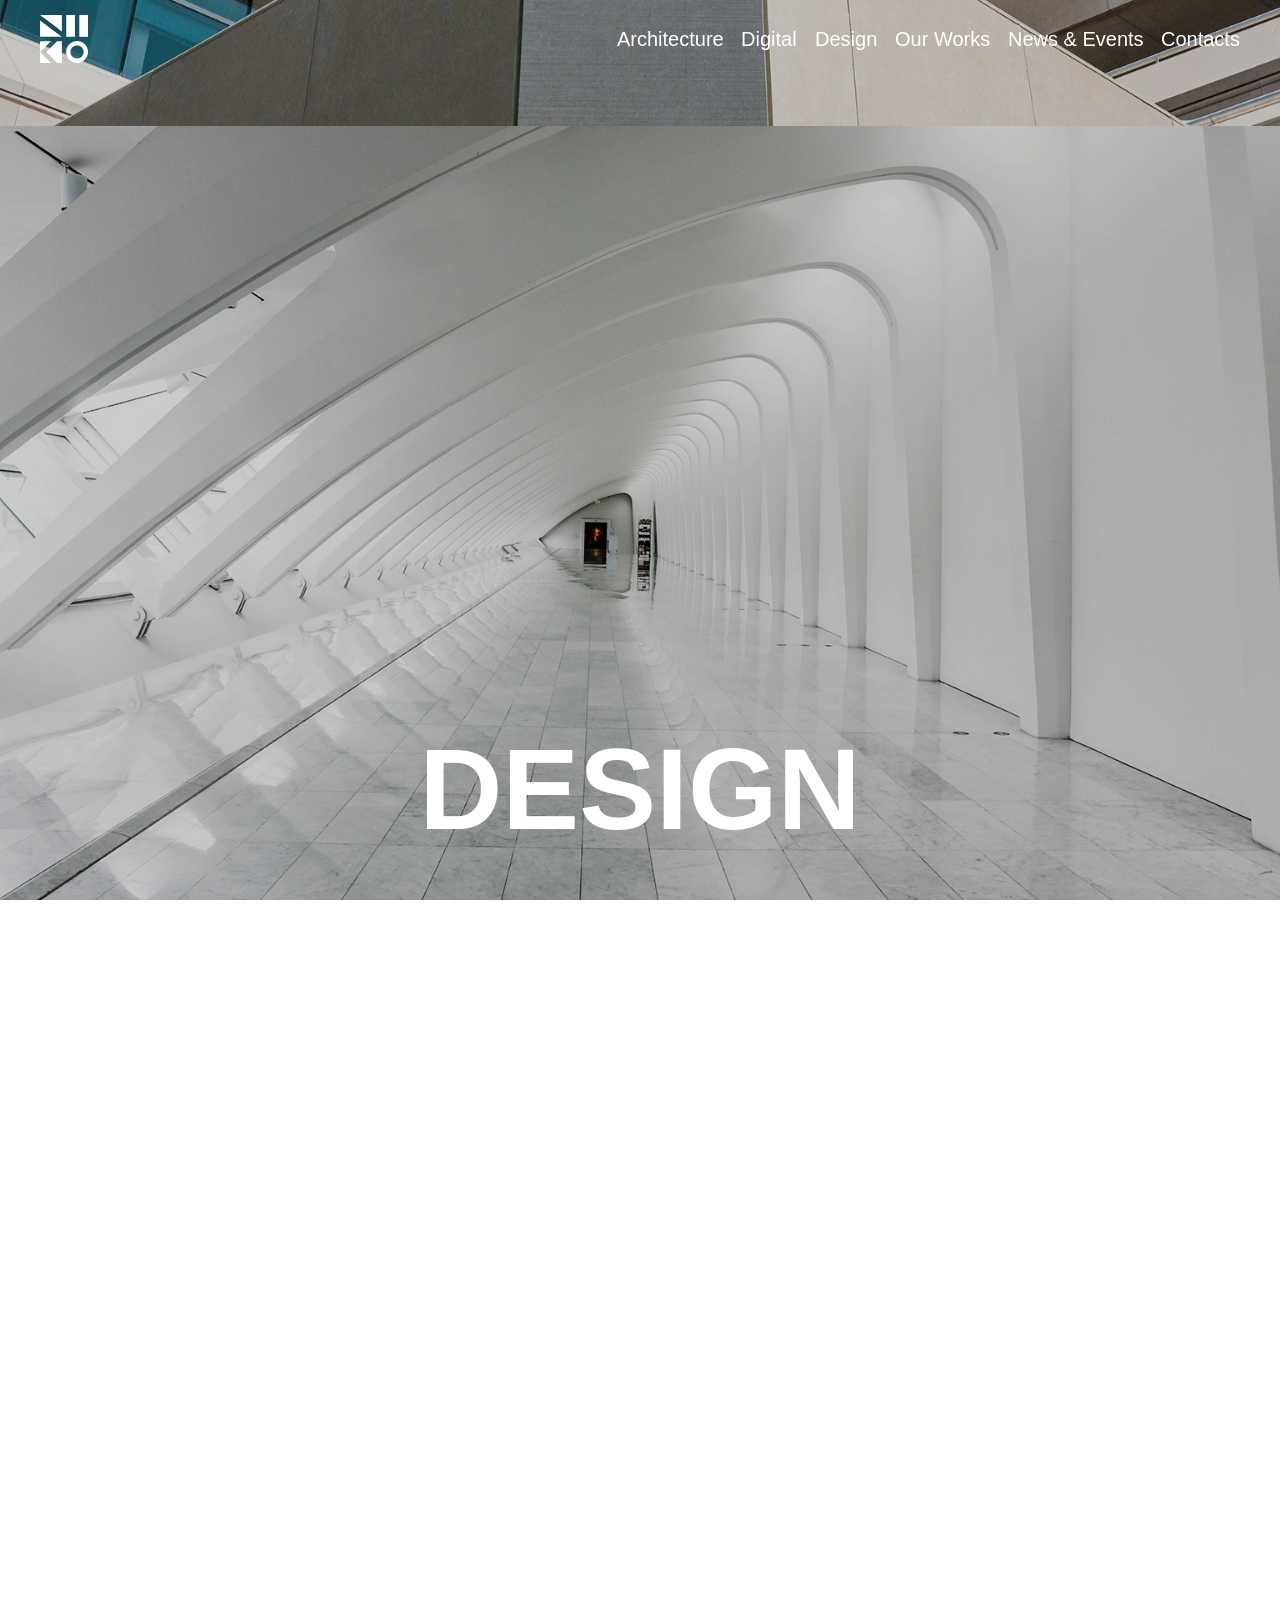
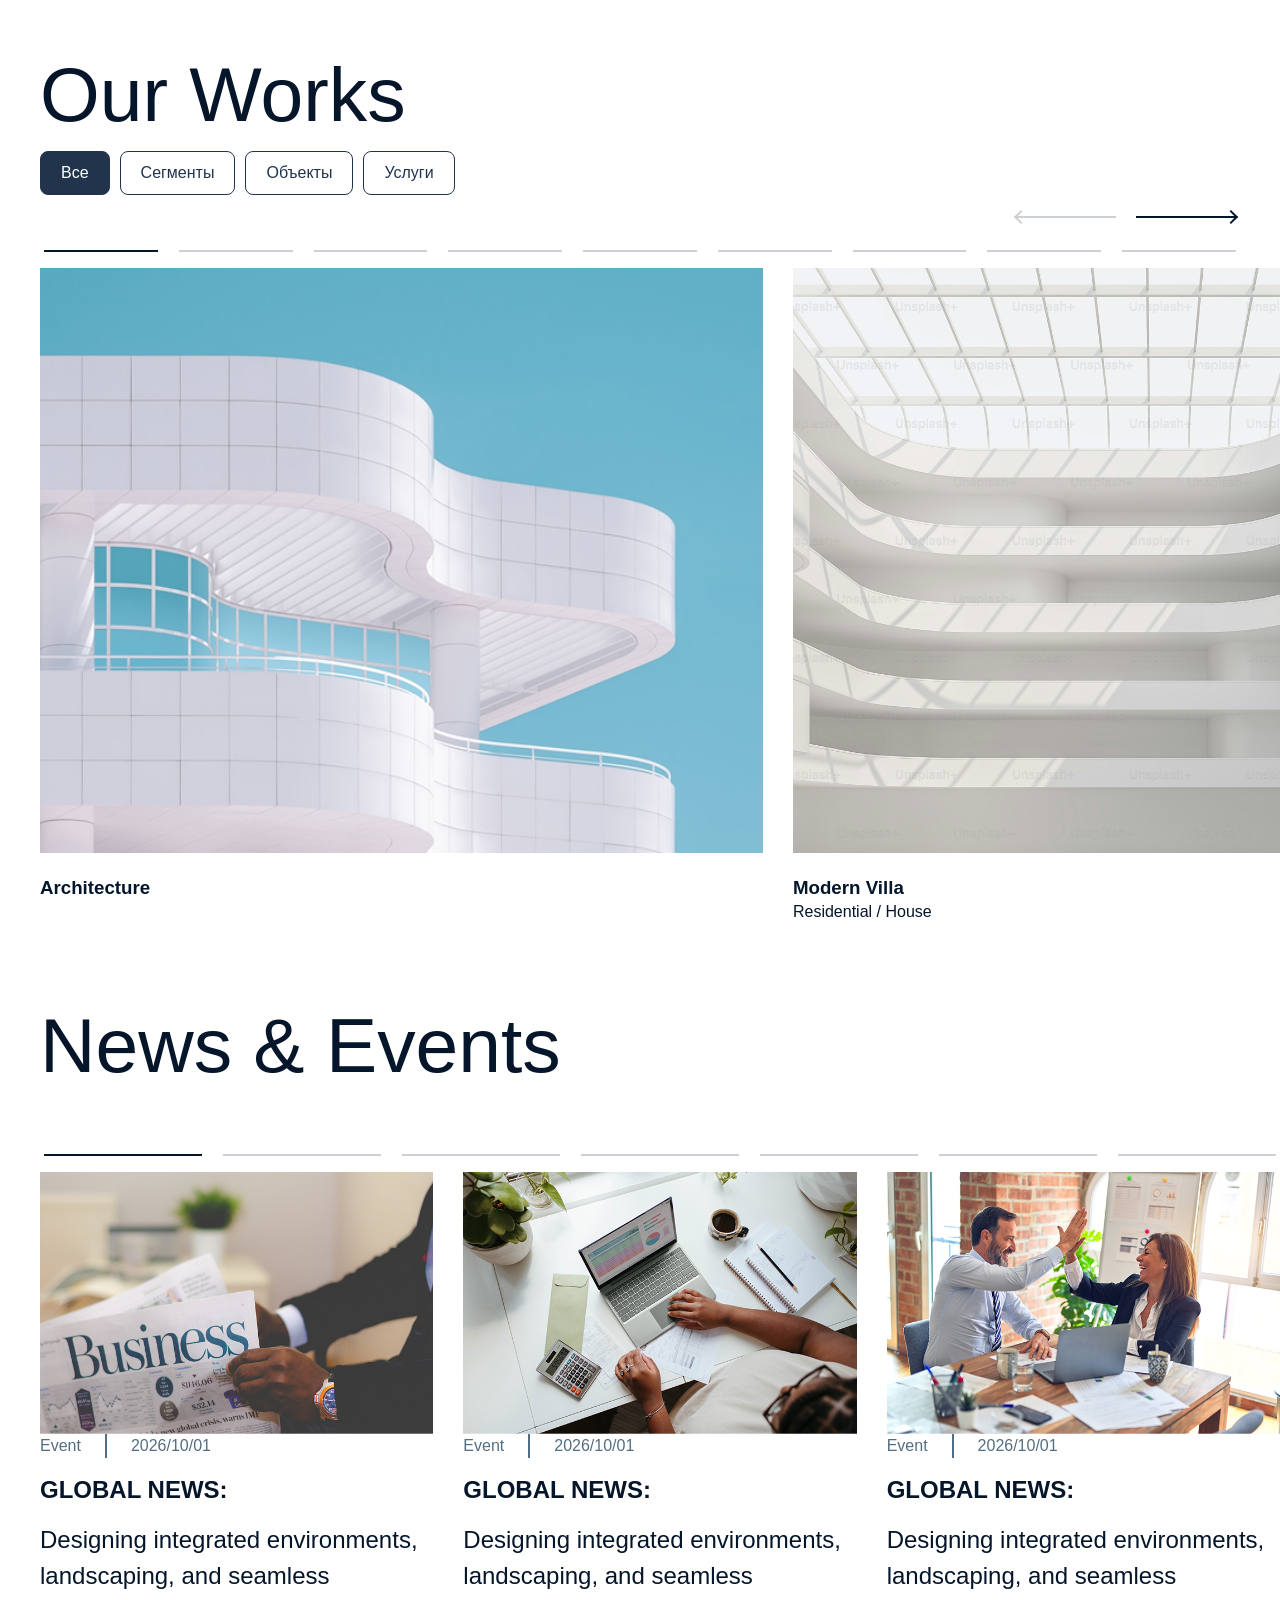
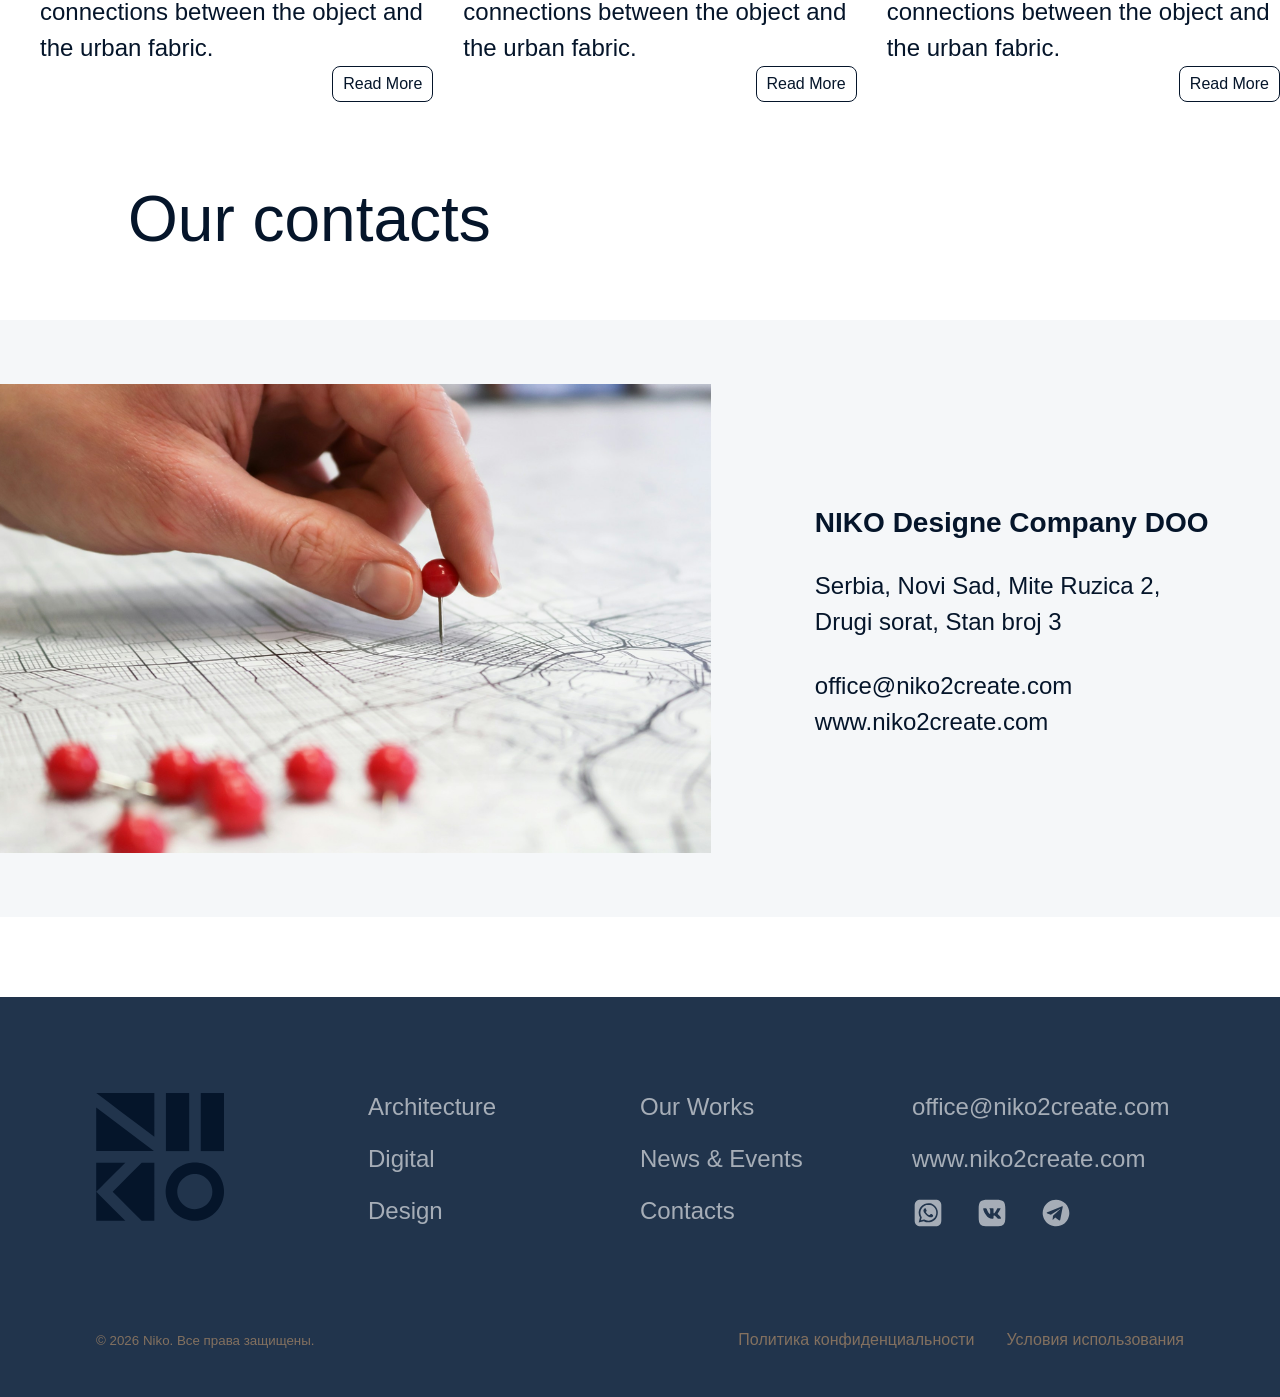
==== commit 960c31e5: "Update index.html" ====
--- a/index.html
+++ b/index.html
@@ -16,7 +16,7 @@
 
 
   <header class="main-header">
-    <a href="/" class="header-logo-place">
+    <a href="index.html" class="header-logo-place">
       <svg version="1.1" id="Слой_1" xmlns="http://www.w3.org/2000/svg" xmlns:xlink="http://www.w3.org/1999/xlink"
           x="0px" y="0px" viewBox="0 0 500 500" style="enable-background:new 0 0 500 500;" xml:space="preserve">
           <g>
@@ -568,4 +568,4 @@
   <script src="js/common.js"></script>
 </body>
 
-</html>+</html>
--- a/css/style.css
+++ b/css/style.css
@@ -0,0 +1,1813 @@
+
+
+:root {
+  --transition-speed: 1.2s;
+  --timing-function: cubic-bezier(0.19, 1, 0.22, 1);
+  /* Та самая кривая Make */
+}
+
+* {
+  margin: 0;
+  padding: 0;
+  box-sizing: border-box;
+}
+
+body,
+html {
+  margin: 0;
+  padding: 0;
+  overflow-x: hidden;
+  overflow-y: auto;
+  width: 100%;
+  height: auto;
+  background: #ffffff;
+  color: #05152a;
+  font-family: 'Neue Haas Grotesk Display Pro', sans-serif;
+  letter-spacing: 4%;
+  scroll-behavior: smooth;
+}
+
+body.no-scroll {
+  overflow: hidden; /* Запрещает скролл */
+  height: 100vh;    /* Фиксирует высоту под экран */
+  position: fixed;  /* Жесткая фиксация для iOS Safari */
+  width: 100%;
+}
+
+h2 {
+  font-size: 64px;
+  font-weight: 500;
+  margin: 0;
+}
+
+/* section[id], div[id] {
+  scroll-margin-top: 20px; 
+} */
+
+.slider {
+  position: relative;
+  z-index: 10;
+  height: 530vh;
+}
+
+.slide {
+  width: 100%;
+  height: 100vh;
+  overflow: hidden;
+}
+
+#slide-1 {
+  position: fixed;
+  /* Фиксируем на экране */
+  top: 0;
+  left: 0;
+  width: 100%;
+  height: 100vh;
+  z-index: 100;
+  /* Выше всех остальных слайдов */
+  pointer-events: none;
+  /* Пропускаем клики, если нужно */
+  will-change: transform;
+}
+
+/* Уезжает сам */
+#slide-2 {
+  position: fixed;
+  top: 0;
+  z-index: 4;
+}
+
+/* Ждет под 1-м */
+#slide-3 {
+  position: fixed;
+  top: 0;
+  z-index: 3;
+  will-change: transform;
+}
+
+/* Ждет под 2-м */
+#slide-4 {
+  position: fixed;
+  top: 0;
+  z-index: 2;
+}
+
+#slide-5 {
+  position: fixed;
+  top: 0;
+  z-index: 1;
+}
+
+
+.image-container {
+  position: absolute;
+  top: 0;
+  left: 0;
+  width: 100%;
+  height: 100%;
+  overflow: hidden;
+  z-index: 0;
+}
+
+.image-container img {
+  width: 100%;
+  height: 100%;
+  object-fit: cover;
+  filter: brightness(0.8);
+}
+
+/* Контейнер, создающий глубину */
+.slide-content {
+  perspective: 2000px;
+  width: 100vw;
+  height: 100vh;
+  /* Растянем на весь экран для центровки */
+  display: flex;
+  justify-content: center;
+}
+
+.reveal-text {
+  width: 100%;
+  font-size: 5vw;
+  font-weight: 600;
+  letter-spacing: 4%;
+  color: white;
+  text-transform: uppercase;
+  text-align: center;
+  /* Начальное состояние: текст внизу и прозрачный */
+  opacity: 0;
+  transition: opacity 1s ease-in-out;
+}
+
+@media (max-width: 1280px) {
+  .reveal-text {
+    font-size: 9vw;
+  }
+}
+
+@media (max-width: 768px) {
+  .reveal-text {
+    font-size: 12vw;
+  }
+}
+
+.reveal-text a {
+  position: relative;
+  width: 100%;
+  text-decoration: none;
+  color: inherit;
+  transition: color 0.4s ease-in-out;
+}
+
+.reveal-text a::after {
+  content: "";
+  position: absolute;
+  left: -25%;
+  bottom: 0;
+  height: 2px;
+  width: 0;
+  background-color: #21344C;
+  transition: all 0.4s ease-in-out ;
+}
+
+.reveal-text:hover a::after{
+  width: 150%;
+  background-color: #21344C;
+}
+
+.reveal-text:hover a{
+  color: #21344C;
+}
+
+/* Эффект при активации (когда JS добавил .active) */
+.active .reveal-text {
+  opacity: 1;
+}
+
+.reveal-text--5 {
+  max-width: 835px;
+  color: #ffffff;
+  margin: auto 0;
+  font-size: 5vw;
+  font-weight: 500;
+}
+
+@media (max-width: 1280px) {
+  .reveal-text--5 {
+    font-size: 6vw;
+  }
+}
+
+@media (max-width: 768px) {
+  .reveal-text--5 {
+    font-size: 8vw;
+  }
+}
+
+
+
+/* Видео внутри должно быть фиксированным, чтобы не дергалось при скролле */
+/* .video-container {
+  position: absolute;
+  top: 0;
+  left: 0;
+  width: 100%;
+  height: 100%;
+  overflow: hidden;
+  z-index: 0;
+}
+
+video {
+  width: 100%;
+  height: 100%;
+  object-fit: cover;
+  filter: brightness(0.6);
+} */
+
+
+
+
+/* Фиксированный хедер поверх всего */
+.main-header {
+  position: fixed;
+  z-index: 11000;
+  top: 0;
+  left: 0;
+  display: flex;
+  justify-content: space-between;
+  align-items: center;
+  padding: 15px 96px;
+  width: 100%;
+  background: transparent;
+  transition: transform 0.3s ease-in-out, background 0.3s ease-in-out, box-shadow 0.3s ease-in-out;
+}
+
+@media (max-width: 1280px) {
+  .main-header {
+    padding: 15px 40px;
+  }
+}
+
+@media (max-width: 768px) {
+  .main-header {
+    padding: 15px 15px;
+  }
+}
+
+/* Светлая тема (активируется на проектах) */
+.home-page .main-header.header-light {
+  background: rgba(255, 255, 255, 1); /* Белый фон */
+  box-shadow: 0.6px 1.8px rgba(0, 0, 0, .1), 0 3.2px 7.2px rgba(0, 0, 0, .13);
+  color: #05152a; /* Черный текст меню */
+}
+
+.home-page .main-header .header-logo-place svg{
+  transition: fill 0.3s ease-in-out;
+}
+/* Инверсия логотипа внутри светлого хедера */
+.home-page .main-header.header-light .header-logo-place svg {
+  fill: #21344C;
+}
+
+.home-page .main-header.header-light .header-logo-place svg:hover{
+  fill: #c49a6c;
+}
+
+/* Цвет ссылок меню */
+.home-page .main-header.header-light .nav-link {
+  color: #05152a;
+  transition: color 0.3s ease-in-out;
+}
+
+.home-page .main-header.header-light .nav-link:hover {
+  color: #c49a6c;
+}
+
+/* Когда хедер становится светлым, бургер тоже должен чернеть */
+.home-page .header-light ~ .mobile-burger span,
+.home-page .header-light .mobile-burger span {
+    background-color: #05152a !important;
+}
+/* Хедер уезжает вверх ровно на свою высоту */
+.home-page .header-hidden {
+  transform: translateY(-100%);
+  /* Можно добавить легкую тень при уходе, если нужно */
+}
+
+/* Белое состояние (только для внутренних) */
+.inner-page .main-header.header-white {
+  background: rgba(255, 255, 255, 1); /* Белый фон */
+  box-shadow: 0.6px 1.8px rgba(0, 0, 0, .1), 0 3.2px 7.2px rgba(0, 0, 0, .13);
+  color: #05152a; /* Черный текст меню */
+}
+
+.inner-page .main-header.header-white .nav-link {
+  color: #05152a;
+  transition: color 0.3s ease-in-out;
+}
+
+.inner-page .main-header.header-white .nav-link:hover {
+  color: #c49a6c;
+}
+
+
+.inner-page .main-header.header-white .header-logo-place svg {
+  fill: #21344C;
+}
+
+.inner-page .main-header.header-white .header-logo-place svg:hover {
+  fill: #c49a6c;
+}
+
+/* Когда хедер становится светлым, бургер тоже должен чернеть */
+.inner-page .header-white ~ .mobile-burger span,
+.inner-page .header-white .mobile-burger span {
+    background-color: #05152a !important;
+}
+
+/* Скрытие (только для внутренних) */
+.inner-page .main-header.header-hidden {
+  transform: translateY(-100%);
+}
+
+
+.main-nav {
+  display: block;
+  gap: 50px;
+  width: 100%;
+  box-sizing: border-box;
+  transition: all 0.3s ease-in-out;
+}
+
+.header-logo-place {
+  width: 48px;
+  height: 48px;
+}
+
+.header-logo-place svg {
+  width: 48px;
+  height: 48px;
+  fill: #ffffff;
+}
+
+@media (max-width: 768px) {
+  .header-logo-place svg {
+    width: 48px;
+    height: 48px;
+  }
+}
+
+.header-logo-place svg:hover {
+  fill: #c49a6c;
+}
+
+.menu-list {
+  position: relative;
+  display: flex;
+  justify-content: end;
+  align-items: center;
+  gap: max(15px, (100vw - 768px) / 28.8);
+  list-style: none;
+  margin: 0;
+  padding: 0;
+  width: 100%;
+}
+
+.nav-link {
+  margin: 0;
+}
+
+.menu-list a {
+  margin: 0;
+  pointer-events: auto;
+  color: #ffffff;
+  text-decoration: none;
+  text-transform: uppercase;
+  font-size: 20px;
+  letter-spacing: 4%;
+  text-transform: initial;
+  /* У каждого пункта будет свой transform, управляемый JS */
+  will-change: transform;
+  transition: color 0.3s ease-in-out;
+}
+
+@media (max-width: 769px) {
+  .menu-list a {
+    font-size: 14px;
+  }
+}
+
+.menu-list a:hover {
+  color: #c49a6c;
+}
+
+/* Кнопка Бургер */
+.mobile-burger {
+  display: none;
+  /* Скрыт на десктопе */
+  position: fixed;
+  top: 23px;
+  right: 15px;
+  width: 48px;
+  height: 30px;
+  flex-direction: column;
+  justify-content: space-between;
+  align-items: flex-end;
+  cursor: pointer;
+  z-index: 120000;
+}
+
+.mobile-burger span:nth-child(1) {
+  width: 100%;
+  height: 2px;
+  background: white;
+  transition: all 0.3s ease;
+}
+
+.mobile-burger span:nth-child(2) {
+  width: 100%;
+  height: 2px;
+  background: white;
+  transition: all 0.3s ease;
+}
+
+.mobile-burger span:nth-child(3) {
+  width: 100%;
+  height: 2px;
+  background: white;
+  transition: all 0.3s ease;
+}
+
+/* Оверлей меню */
+.mobile-menu {
+  position: fixed;
+  top: 0;
+  left: 0;
+  width: 100%;
+  height: 100%;
+  background: #21344C;
+  z-index: 11000;
+  display: flex;
+  justify-content: center;
+  align-items: center;
+  transform: translateY(-100%);
+  visibility: hidden; 
+  pointer-events: none; 
+  /* Изначально спрятано вверху */
+  transition: transform 0.6s cubic-bezier(0.19, 1, 0.22, 1);
+}
+
+.mobile-nav {
+  display: flex;
+  flex-direction: column;
+  gap: 40px;
+  text-align: center;
+}
+
+.mobile-link {
+  color: #c49a6c;
+  text-decoration: none;
+  font-size: 5vw;
+  text-transform: uppercase;
+  letter-spacing: 4%;
+  opacity: 0;
+  transform: translateY(20px);
+  transition: all 0.4s ease;
+}
+
+/* СОСТОЯНИЕ: ОТКРЫТО */
+.menu-open .mobile-menu {
+  transform: translateY(0);
+  visibility: visible;
+  pointer-events: auto;
+}
+
+.menu-open .mobile-link {
+  opacity: 1;
+  transform: translateY(0);
+  transition-delay: 0.3s;
+  /* Задержка появления текста */
+}
+
+/* Анимация иконки в крестик */
+.menu-open #burger span:nth-child(1) {
+  transform: translateY(14px) rotate(45deg);
+  background: #c49a6c;
+}
+
+.menu-open #burger span:nth-child(2) {
+  opacity: 0;
+}
+
+.menu-open #burger span:nth-child(3) {
+  transform: translateY(-14px) rotate(-45deg);
+  background: #c49a6c;
+}
+
+/* Адаптив: Показываем бургер только на узких экранах */
+@media (max-width: 768px) {
+  .mobile-burger {
+    display: flex;
+  }
+  /* Прячем десктопное меню */
+  .main-nav {
+    display: none;
+  }
+}
+
+
+.cube-viewport {
+  position: fixed;
+  z-index: 999;
+  top: 50%;
+  left: 50%;
+  height: 30vmin;
+  width: 30vmin;
+  transform: translate(-50%, -50%);
+  opacity: 0;
+  transition: opacity 4s ease 0.1s;
+  /* Плавное проявление без рывков */
+  pointer-events: none;
+}
+
+#hero-cube {
+  position: absolute;
+  top: 0;
+  left: 0;
+  z-index: 999999;
+  width: 100%;
+  height: 30vmin;
+  opacity: 0;
+  transition: transform 2s cubic-bezier(0.19, 1, 0.22, 1), opacity 1s ease 1s;
+  transform-style: preserve-3d;
+  will-change: transform;
+}
+
+.show-cube #hero-cube {
+  opacity: 1;
+}
+
+.show-cube .cube-viewport {
+  opacity: 1 !important;
+  pointer-events: auto;
+}
+
+/* Собранный логотип исчезает чуть позже, чтобы подмена была бесшовной */
+.show-cube .logo-box {
+  opacity: 0 !important;
+  transition: opacity 2s ease 1s;
+  /* Исчезает, когда куб уже проявился */
+  pointer-events: none;
+}
+
+.side {
+  position: absolute;
+  inset: 0;
+  display: flex;
+  align-items: center;
+  justify-content: center;
+  backface-visibility: hidden;
+  -webkit-backface-visibility: hidden;
+  transition: opacity 0.5s ease;
+}
+
+.side-image svg {
+  width: 30vmin;
+  fill: white;
+  transition: fill 0.3s ease-in-out;
+}
+
+.side-title {
+  font-size: 30vmin;
+  font-weight: 700;
+  line-height: 100%;
+  backface-visibility: hidden !important;
+  -webkit-backface-visibility: hidden !important;
+}
+
+/* Раскладка граней по кругу */
+.front {
+  transform: rotateX(0deg) translateZ(15vmin);
+}
+
+.bottom {
+  transform: rotateX(-90deg) translateZ(15vmin);
+}
+
+.back {
+  transform: rotateX(-180deg) translateZ(15vmin);
+}
+
+.top {
+  transform: rotateX(-270deg) translateZ(15vmin);
+}
+
+.front,
+.back {
+  height: 100%;
+  margin: 0;
+}
+
+.bottom,
+.top {
+  color: transparent !important;
+  text-transform: uppercase;
+  margin: 0;
+  display: flex;
+  align-items: center;
+  white-space: nowrap;
+  -webkit-text-stroke: 3px rgba(255, 255, 255, 0.3);
+  letter-spacing: 12px;
+  transition: all 0.8s ease;
+}
+
+.logo-box {
+  position: fixed;
+  top: calc(50% - 15.35vmin);
+  left: calc(50% - 14.8vmin);
+  width: 30vmin;
+  height: 30vmin;
+  transform-style: preserve-3d;
+  perspective: 2000px;
+  transform-style: preserve-3d;
+}
+
+.logo-parti {
+  position: absolute;
+  /* 2.5 секунды — это даст время рассмотреть полет */
+  transition: transform 3s cubic-bezier(0.19, 1, 0.22, 1),
+    opacity 1s ease-out;
+  /* Обязательно для 3D разлета */
+  will-change: transform, opacity;
+  opacity: 0;
+}
+
+.logo-box.is-assembled .logo-parti {
+  opacity: 1;
+  transform: translate3d(0, 0, 0) rotate(0deg) scale(1) !important;
+}
+
+.logo-parti--1 {
+  width: 13.5vmin;
+  top: 0%;
+  left: 0.5%;
+}
+
+.logo-parti--2 {
+  width: 13.5vmin;
+  bottom: 54.8%;
+  left: 0;
+}
+
+.logo-parti--3 {
+  width: 5.445vmin;
+  top: 0%;
+  left: 54.8%;
+}
+
+.logo-parti--4 {
+  width: 5.445vmin;
+  top: 0%;
+  right: 0;
+  ;
+}
+
+.logo-parti--5 {
+  width: 6.825vmin;
+  top: 54.7%;
+  left: 0;
+}
+
+.logo-parti--6 {
+  width: 6.825vmin;
+  bottom: 0;
+  left: 0;
+}
+
+.logo-parti--7 {
+  height: 13.5vmin;
+  bottom: 0.3%;
+  right: 54.6%;
+}
+
+.logo-parti--8 {
+  width: 13.5vmin;
+  bottom: 0.4%;
+  right: 0.4%;
+}
+
+
+.content-wrapper {
+  position: relative;
+  z-index: 100000;
+  background: #ffffff;
+  will-change: transform;
+}
+
+.projects-section {
+  padding: 100px 50px 50px 240px;
+  display: flex;
+  flex-direction: column;
+  background: #ffffff;
+}
+
+@media (max-width: 1280px) {
+  .projects-section {
+    padding: 80px 40px 40px;
+  }
+}
+
+@media (max-width: 768px) {
+  .projects-section {
+    padding: 100px 15px;
+  }
+}
+
+.projects-title {
+  margin-bottom: 14px;
+  color: #05152a;
+  font-weight: 500;
+}
+
+@media (max-width: 1280px) {
+  .projects-title {
+    margin-bottom: 2px;
+    font-size: 6vw;
+  }
+}
+
+@media (max-width: 768px) {
+  .projects-title {
+    font-size: 8vw;
+    
+  }
+}
+
+.filter-simple {
+  display: flex;
+  justify-content: start;
+  gap: 10px;
+  padding: 20px 0px;
+  border-bottom: 1px solid rgba(255, 255, 255, 0.1);
+}
+
+@media (max-width: 1280px) {
+  .filter-simple {
+    padding: 10px 0px;
+  }
+}
+
+.filter-btn {
+  background: none;
+  border-radius: 8px;
+  border: 1px solid #21344C;
+  color: #21344C;
+  padding: 12px 20px;
+  cursor: pointer;
+  transition: all 0.3s ease-in-out;
+}
+
+@media (max-width: 768px) {
+  .filter-btn  {
+    padding: 6px 10px;
+    border-radius: 4px;
+  }
+}
+
+.filter-btn:hover {
+  background: #21344C;
+  color: #ffffff;
+}
+
+.filter-btn.active {
+  background: #21344C;
+  color: #ffffff;
+}
+
+.projects-container {
+  width: calc(100% + 50px);
+  padding: 40px 0; 
+  overflow: hidden; 
+  cursor: grab;
+  opacity: 0;
+  transform: translateY(20px);
+  transition: opacity 0.6s cubic-bezier(0.25, 0.46, 0.45, 0.94), 
+              transform 0.6s cubic-bezier(0.25, 0.46, 0.45, 0.94);
+}
+
+.projects-container.swiper-ready {
+  opacity: 1;
+  transform: translateY(0);
+}
+
+.projects-container:active {
+  cursor: grabbing;
+}
+
+.projects-container .swiper-slide {
+  width: auto; 
+  height: auto;
+  display: flex;
+  flex-direction: column;
+  transition: transform 0.3s ease;
+}
+
+.projects-pagination {
+  left: 0 !important;
+  width: 100% !important;
+  transform: translateX(0%) !important;
+  display: flex;
+  gap: 1vw;
+  margin-bottom: 16px;
+}
+
+.projects-pagination .swiper-pagination-bullet {
+  position: relative;   /* Обязательно для позиционирования псевдоэлемента */
+  cursor: pointer;
+  transition: all 0.3s ease;
+  height: 2px;
+  width: 100%;
+  
+  border-radius: 0;
+  background-color: #05152a;
+}
+
+.projects-pagination .swiper-pagination-bullet::before {
+  content: "";
+  position: absolute;
+  top: 50%;
+  left: 50%;
+  transform: translate(-50%, -50%);
+  width: 100%;          /* Ширина как у линии */
+  height: 30px;         /* Увеличиваем зону клика до 30px высоты */
+  background: transparent; /* Делаем её невидимой */
+}
+
+
+.projects-nav {
+  display: flex;
+  justify-content: flex-end;
+  gap: 20px;
+  margin-right: 4px;
+  margin-bottom: 24px;
+}
+
+.custom-prev, .custom-next {
+  position: relative;
+  display: flex;
+  align-items: center;
+  justify-content: center;
+  width: 100px;
+  height: 20px;
+  cursor: pointer;
+  transition: opacity 0.3s;
+}
+
+/* Рисуем тонкую стрелку через псевдоэлементы */
+.custom-prev::before, .custom-next::before {
+  content: '';
+  position: absolute;
+  top: 50%;
+  width: 100px;
+  height: 2px; /* Толщина линии */
+  background: #05152a;
+}
+
+/* Ушки стрелок */
+.custom-prev::after, .custom-next::after {
+  content: '';
+  position: absolute;
+  top: calc(50% - 4px);
+  width: 10px;
+  height: 10px;
+  border-top: 2px solid #05152a;
+  border-left: 2px solid #05152a;
+}
+
+.custom-prev::after { left: 0; transform: rotate(-45deg); }
+.custom-prev::before { left: 0; }
+
+.custom-next::after { right: 0; transform: rotate(135deg); }
+.custom-next::before { right: 0; }
+
+/* Состояние Disabled (когда листать некуда) */
+.swiper-button-disabled {
+  opacity: 0.2;
+  cursor: default;
+}
+
+.project-item img {
+  width: 100%;
+  height: 65vh;
+  object-fit: cover;
+  display: block;
+}
+
+/* Скрытое состояние карточки */
+.project-item.hide {
+  opacity: 0;
+  transform: translateY(50px);
+  max-width: 0;
+  max-height: 0;
+  margin: 0;
+  padding: 0;
+  pointer-events: none;
+  visibility: hidden;
+}
+
+.project-info h3 {
+  margin: 24px 0 4px 0;
+}
+
+.project-info p {
+  margin: 0;
+}
+
+.news-section {
+  padding: 80px 0 80px 240px;
+  display: flex;
+  flex-direction: column;
+}
+
+@media (max-width: 1280px) {
+  .news-section {
+    padding: 40px 0 40px 40px;
+  }
+}
+
+@media (max-width: 768px) {
+  .news-section {
+    padding: 30px 0 30px 15px;
+  }
+}
+
+.news-title {
+  font-weight: 500;
+  margin-bottom: 96px;
+}
+
+@media (max-width: 1280px) {
+  .news-title  {
+    margin-bottom: 64px;
+    font-size: 6vw;
+  }
+}
+
+@media (max-width: 768px) {
+  .news-title  {
+    margin-bottom: 32px;
+    font-size: 8vw;
+  }
+}
+
+.news-container {
+  width: 100%;
+  display: block; 
+  overflow: hidden;
+  position: relative;
+  cursor: grab;
+}
+
+.news-pagination {
+  left: 0 !important;
+  width: 100% !important;
+  transform: translateX(0%) !important;
+  display: flex;
+  gap: 1vw;
+  margin-bottom: 16px;
+}
+
+.news-pagination .swiper-pagination-bullet {
+  position: relative;   /* Обязательно для позиционирования псевдоэлемента */
+  cursor: pointer;
+  transition: all 0.3s ease;
+  height: 2px;
+  width: 100%;
+  
+  border-radius: 0;
+  background-color: #05152a;
+}
+
+.news-pagination .swiper-pagination-bullet::before {
+  content: "";
+  position: absolute;
+  top: 50%;
+  left: 50%;
+  transform: translate(-50%, -50%);
+  width: 100%;          /* Ширина как у линии */
+  height: 30px;         /* Увеличиваем зону клика до 30px высоты */
+  background: transparent; /* Делаем её невидимой */
+}
+
+.news-container .swiper-slide {
+  width: auto;
+  height: auto;
+  scroll-snap-type: none !important; 
+    overscroll-behavior-x: none; 
+}
+
+.news-link {
+  width: 100%;
+  height: 100%;
+  text-decoration: none;
+  color: inherit;
+  transition: all 0.3s ease-in-out;
+   /* Запрещаем браузерный Drag-эффект для ссылок */
+   -webkit-user-drag: none; 
+   user-select: none;
+}
+
+.news-image {
+  width: 100%;
+  height: auto;
+  margin: 0;
+  display: block;
+  pointer-events: none; 
+    -webkit-user-drag: none;
+}
+
+.news-content {
+  padding: 24px;
+  display: flex;
+  flex-direction: column;
+}
+
+@media (max-width: 1280px) {
+  .news-content{
+    padding: 0;
+  }
+}
+
+.news-content .cats {
+  margin-bottom: 16px;
+  width: 100%;
+  display: flex;
+  justify-content: flex-start;
+  align-items: center;
+  font-style: normal;
+  font-weight: 500;
+  font-size: 16px;
+  line-height: 1.3;
+  color: #536e83;
+}
+
+.news-content .cats-sep {
+  display: block;
+  width: 2px;
+  height: 24px;
+  background-color: #536e83;
+  margin-inline: 24px;
+}
+
+.news-subtitle {
+  margin-bottom: 16px;
+  font-weight: 600;
+  font-size: 24px;
+  line-height: 1.3;
+  text-transform: uppercase;
+  color: #05152a;
+}
+
+@media (max-width: 768px) {
+  .news-subtitle {
+    font-size: 20px;
+    
+  }
+}
+
+.news-content p {
+  font-weight: 500;
+  font-size: 24px;
+  line-height: 1.5;
+  color: #05152a;
+}
+
+@media (max-width: 768px) {
+  .news-content p {
+    font-size: 16px;
+    line-height: 1.5;
+    margin-bottom: 8px;
+  }
+}
+
+.news-content .readmore {
+  height: 36px;
+  padding: 10px 10px 8px;
+  display: inline-block;
+  align-self: flex-end;
+  font-weight: 500;
+  font-size: 16px;
+  line-height: 0.9;
+  text-transform: capitalize;
+  color: #05152a;
+  border: 1px solid  #05152a;
+  border-radius: 8px;
+  background: transparent;
+  transition: all 0.3s ease-in-out;
+}
+
+.news-link:hover .news-content .readmore {
+  height: 36px;
+  color: #ffffff;
+  background-color: #21344C;
+  border: 1px solid #21344C;
+}
+
+.contacts {
+  padding: 80px 0 160px 0;
+}
+
+@media (max-width: 1280px) {
+  .contacts {
+    padding: 40px 0 80px 0;
+    
+  }
+}
+
+.contacts__title {
+  padding-left: max(96px, (100vw - 1280px) / 2.66);
+  font-size: clamp(32px, 6vw, 64px);
+  margin-bottom: 96px;
+}
+
+@media (max-width: 1280px) {
+  .contacts__title {
+    padding-left: 10vw;
+    margin-bottom: 64px;
+  }
+}
+
+@media (max-width: 768px) {
+  .contacts__title {
+    margin-bottom: 32px;
+  }
+}
+
+.contacts__wrapper {
+  padding-block: 64px;
+  display: grid;
+  grid-template-columns: 5.7fr 4.3fr;
+  gap: 32px;
+  background: #f5f7f9;
+}
+
+@media (max-width: 768px) {
+  .contacts__wrapper {
+    grid-template-columns: repeat(1, 1fr);
+  }
+}
+
+.contacts-content {
+  display: flex;
+  flex-direction: column;
+  justify-content: center;
+  align-items: flex-start;
+  justify-self: center;
+  max-width: 546px;
+  font-size: clamp(20px, 2vw, 24px);
+  gap: 8px;
+}
+@media (max-width: 1024px) {
+  .contacts-content {
+    justify-self: flex-start;
+    padding-inline: 32px;
+  }
+}
+
+.contacts-content__title {
+  margin-bottom: 16px;
+  font-weight: 600;
+  font-size: clamp(28px, 2vw, 32px);
+  line-height: 1.5;
+}
+
+@media (max-width: 1024px) {
+  .contacts-content__title {
+    font-size: clamp(24px, 2vw, 28px);
+  }
+  
+}
+
+.contacts-content__address {
+  margin-bottom: 24px;
+  font-style: normal;
+  line-height: 1.5;
+}
+
+.contacts-content__email,
+.contacts-content__link {
+  transition: all 0.3s ease-in-out;
+}
+
+.contacts-content__email:hover,
+.contacts-content__link:hover {
+  color: #c49a6c;
+} 
+
+
+.footer {
+  background: #21344C;
+  padding: 96px 96px 48px;
+}
+
+@media (max-width: 1024px) {
+  .footer {
+    padding: 64px 40px 24px;
+  }
+}
+
+.footer__body {
+  display: grid;
+  grid-template-columns: repeat(4, 1fr);
+  color: rgba(255, 255, 255, 0.6);
+  font-size: 24px;
+}
+
+@media (max-width: 1024px) {
+  .footer__body {
+    font-size: 20px;
+  }
+}
+
+@media (max-width: 768px) {
+  .footer__body {
+    grid-template-columns: repeat(1, 1fr);
+    row-gap: 32px;
+    font-size: 20px;
+  }
+}
+
+.footer__logo svg {
+  width: 128px;
+  height: 128px;
+  fill: #05152a;
+  transition: all 0.5s ease-in-out;
+}
+
+.footer__logo svg:hover {
+  fill: #c49a6c;
+}
+
+@media (max-width: 768px) {
+  .footer__col {
+    display: flex;
+    flex-direction: column;
+    align-items: center;
+  }
+}
+
+.footer__menu-list {
+  display: flex;
+  flex-direction: column;
+  gap: 24px;
+}
+
+@media (max-width: 768px) {
+  .footer__menu-list {
+    align-items: center;
+  }
+}
+
+.footer__soc1als-list {
+  display: flex;
+  gap: 32px;
+}
+
+.footer__menu-link {
+  transition: all 0.3s ease-in-out;
+}
+
+.footer__menu-link:hover {
+  color: #c49a6c;
+}
+
+.footer__soc1als-link svg {
+  path {
+    fill: rgba(255, 255, 255, 0.6);
+    transition: all 0.3s ease-in-out;
+  }
+}
+
+.footer__soc1als-link svg:hover {
+  path {
+    fill: #c49a6c;
+  }
+}
+
+.footer__bottom {
+  margin-top: 96px;
+  display: flex;
+  align-items: center;
+  gap: 32px;
+  color: rgba(196, 154, 108, 0.6);
+}
+
+
+
+@media (max-width: 768px) {
+  .footer__bottom {
+    margin-top: 48px;
+    flex-direction: column;
+    gap: 24px;
+  }
+}
+
+
+.footer__copy {
+  margin-right: auto;
+}
+
+@media (max-width: 768px) {
+  .footer__copy {
+    order: 2;
+    margin: 0;
+    margin-top: 24px;
+  }
+}
+
+.footer__additional {
+  transition: all 0.3s ease-in-out;
+}
+
+
+.footer__additional:hover {
+  color: rgba(255, 255, 255, 0.6);
+}
+/*--------------------- Страница  ARCHITECTURE----------------------*/
+
+.hero__image {
+  position: relative;
+  width: 100%;
+  height: 100vh;
+  object-fit: cover;
+}
+
+.hero__content {
+  position: absolute;
+  top: 40%;
+  left: 0;
+  padding-inline: max(15px, (100vw - 375px) / 6.4375);
+  color: #ffffff;
+}
+
+@media (max-width: 1023px) {
+  .hero__content {
+    top: 63%;
+  }
+}
+
+.hero__title {
+  margin-bottom: clamp(0px, 4vw, 36px);
+  font-size: clamp(48px, 7vw, 96px);
+  font-weight: 600;
+  line-height: 1;
+  letter-spacing: 2%;
+}
+
+.hero__subtitle {
+  max-width: 954px;
+  font-size: clamp(20px, 3vw, 40px);
+  line-height: 1.3;
+}
+
+@media (max-width: 500px) {
+  .hero__subtitle {
+    display: none;
+  }
+}
+
+
+@media (max-height: 550px) and (orientation: landscape) {
+  .hero__content {
+    top: 40%; /* Прижимаем выше, чтобы не вылетало снизу */
+    
+  }
+
+  .hero__title {
+    font-size: clamp(40px, 5vh, 40px);
+    margin-bottom: clamp(0px, 4vh, 36px); 
+  }
+
+  .hero__subtitle {
+    font-size: clamp(20px, 5vh, 40px); 
+  }
+}
+
+
+
+.concept {
+  padding: 160px 5vw 80px;
+  padding-left: max(123px, (100vw - 1280px) / 4.445);
+}
+
+@media (max-width: 1280px) {
+  .concept {
+    padding: 80px 0 40px 10vw;
+  }
+}
+
+@media (max-width: 768px) {
+  .concept {
+    padding: 60px 0 30px 10vw;
+  }
+}
+
+.concept__title {
+  margin-left: max(0px, (100vw - 1280px) / 6.6667);
+  margin-bottom: 96px;
+  font-size: clamp(32px, 6vw, 64px);
+  line-height: 1.3;
+  letter-spacing: 4%;
+}
+
+@media (max-width: 1280px) {
+  .concept__title {
+    margin-bottom: 64px;
+  }
+}
+
+@media (max-width: 768px) {
+  .concept__title {
+    margin-bottom: 32px;
+  }
+}
+
+.concept__content {
+  display: flex;
+  justify-content: flex-end;
+  align-items: center;
+  gap: 146px;
+}
+
+.concept__content-inner {
+  display: grid;
+  grid-template-columns: 1.1fr 0.9fr;
+}
+
+@media (max-width: 1280px) {
+  .concept__content-inner {
+    display: flex;
+    flex-direction: column;
+  }
+}
+
+.concept__image {
+  max-width: 100%;
+}
+
+.concept__image--medium {
+  display: none;
+}
+
+@media (max-width: 1280px) {
+  .concept__image {
+    display: none;;
+  }
+  
+  .concept__image--medium {
+    display: block;
+    
+  }
+}
+
+.concept__list {
+  display: flex;
+  flex-direction: column;
+  justify-content: center;
+  align-items: flex-end;
+}
+
+@media (max-width: 1280px) {
+  .concept__list {
+    padding-right: 24px;
+    display: grid;
+    grid-template-columns: repeat(2, 1fr);
+    column-gap: 24px;
+  }
+
+}
+@media (max-width: 768px) {
+  .concept__list {
+    padding-right: 24px;
+    display: grid;
+    grid-template-columns: repeat(1, 1fr);
+    column-gap: 24px;
+  }
+}
+
+.concept__item {
+  max-width: 454px;
+  padding-block: max(56px, (100vw - 1280px) / 10);
+}
+
+.concept__item:not(:last-child) {
+  border-bottom: 1px solid #536e83;
+}
+
+@media (max-width: 1280px) {
+  .concept__item {
+    padding-block: max(36px, (100vw - 768px) / 12.8);
+    width: 100%;
+    height: 100%;
+    display: flex;
+    flex-direction: column;
+    justify-content: flex-start;
+    border-bottom: 1px solid #536e83;
+  }
+}
+
+@media (max-width: 768px) {
+  .concept__item {
+    padding-block: max(24px, (100vw - 400px) / 12.8);
+    max-width: none;
+  }
+}
+
+.concept__item-title {
+  margin-bottom: 16px;
+  font-size: 36px;
+  font-weight: 500;
+  line-height: 1;
+  color: #05152a;
+}
+
+@media (max-width: 1280px) {
+  .concept__item-title {
+    font-size: 28px;
+    margin-bottom: 12px;
+  }
+}
+
+@media (max-width: 768px) {
+  .concept__item-title {
+    font-size: 24px;
+    margin-bottom: 8px;
+  }
+}
+
+.concept__item-descr {
+  font-size: 24px;
+  font-weight: 500;
+  line-height: 1.5;
+  color: #05152a;
+}
+
+@media (max-width: 1280px) {
+  .concept__item-descr {
+    font-size: 20px;
+  }
+}
+
+@media (max-width: 768px) {
+  .concept__item-descr {
+    font-size: 18px;
+  }
+}
+
+.meet {
+  padding: 80px 96px;
+}
+
+@media (max-width: 1280px) {
+  .meet {
+    padding: 40px 24px 40px 10vw;
+  }
+}
+
+.meet__title {
+  margin-left: max(0px, (100vw - 1280px) / 4.444);
+  margin-bottom: 96px;
+  font-size: clamp(32px, 6vw, 64px);
+  line-height: 1.3;
+  letter-spacing: 4%;
+}
+
+@media (max-width: 1280px) {
+  .meet__title {
+    margin-bottom: 64px;
+  }
+}
+
+@media (max-width: 768px) {
+  .meet__title {
+    margin-bottom: 32px;
+  }
+}
+
+.meet__content {
+  display: grid;
+  grid-template-columns: 5.9fr 4.1fr;
+  gap: 32px;
+}
+
+@media (max-width: 1024px) {
+  .meet__content {
+    display: flex;
+    flex-direction: column;
+  }
+}
+
+.meet__content-inner {
+  padding: 111px 147px 33px;
+  padding-top: max(40px, (100vw - 1280px) / 5.76);
+  padding-inline: max(20px, (100vw - 1280px) / 4.444);
+  width: 100%;
+  height: auto;
+  background: rgba(156, 178, 192, 0.1);
+}
+
+.meet__content-title {
+  font-weight: 500;
+  font-size: clamp(32px, 3vw, 48px);
+  line-height: 1.1;
+  color: #05152a;
+}
+
+@media (max-width: 768px) {
+  .meet__content-title {
+    font-size: clamp(24px, 2vw, 32px);
+  }
+}
+
+.meet__quote-wrapper {
+  height: 100%;
+  display: flex;
+  flex-direction: column;
+  justify-content: space-between;
+  gap: 32px;
+}
+
+.meet__quote-text p {
+  font-style: italic;
+  font-weight: 400;
+  font-size: clamp(28px, 2vw, 36px);
+  line-height: 1.3;
+  color: #05152a;
+}
+
+@media (max-width: 768px) {
+  .meet__quote-text p {
+    font-size: clamp(20px, 2vw, 28px);
+  }
+}
+
+.meet__quote-author {
+  display: flex;
+  flex-direction: column;
+  align-self: flex-end;
+  font-weight: 500;
+  font-size: clamp(28px, 2vw, 36px);
+  line-height: 1.3;
+  color: #05152a;
+}
+
+@media (max-width: 768px) {
+  .meet__quote-author {
+    font-size: clamp(20px, 2vw, 28px);
+    text-align: right;
+  }
+}
+
+
+.meet__quote-author cite {
+  font-weight: 500;
+  font-size: clamp(20px, 2vw, 24px);
+  line-height: 1.3;
+}
+
+@media (max-width: 768px) {
+  .meet__quote-author cite{
+    font-size: clamp(16px, 2vw, 20px);
+    text-align: right;
+  }
+}
+
+.meet__image {
+  width: 100%;
+  height: auto;
+}
+
+@media (max-width: 1024px) {
+  .meet__image {
+    order: -1;
+    width: 50%;
+    align-self: center;
+  }
+}
+
+
+
+
+.selected {
+  padding-block: 80px;
+  padding-left: max(96px, (100vw - 1280px) / 2.66);
+}
+
+@media (max-width: 1280px) {
+  .selected {
+    padding: 40px 24px 40px 10vw;
+    
+  }
+}
+
+.selected__title {
+  margin-bottom: 96px;
+  font-size: clamp(32px, 6vw, 64px);
+  line-height: 1.3;
+  letter-spacing: 4%;
+}
+
+@media (max-width: 1280px) {
+  .selected__title {
+    margin-bottom: 64px;
+  }
+}
+
+@media (max-width: 768px) {
+  .selected__title {
+    margin-bottom: 32px;
+  }
+}
+
+.selected__swiper {
+  margin-bottom: 2.9vw;
+  width: 100%;
+  
+}
+
+.selected-card {
+  position: relative;
+  overflow: hidden;
+  transition: transform 0.4s ease;
+}
+
+.selected-card img {
+  width: 100%;
+  min-height: 480px;
+  aspect-ratio: 1.6;
+  object-fit: cover;
+  display: block;
+  transition: transform 0.3s ease-in-out;
+}
+
+.selected-card img:hover {
+  transform: scale(1.02);
+}
+
+.selected-card__info {
+  position: absolute;
+  left: 10%;
+  bottom: 5%;
+  padding: 20px 0;
+  color: #ffffff;
+}
+
+.selected-card__title {
+  
+  font-size: clamp(20px, 2vw, 36px);
+  font-weight: 500;
+  letter-spacing: 1px;
+}
+
+.selected-card__category {
+  
+  font-size: clamp(16px, 2vw, 20px);
+  opacity: 1;
+  text-transform: uppercase;
+  margin-bottom: 5px;
+  display: block;
+}
+
+.selected-pagination {
+  left: 0 !important;
+  width: 100% !important;
+  transform: translateX(0%) !important;
+  display: flex;
+  gap: 1vw;
+}
+
+.selected-pagination .swiper-pagination-bullet {
+  position: relative;   /* Обязательно для позиционирования псевдоэлемента */
+  cursor: pointer;
+  transition: all 0.3s ease;
+  height: 2px;
+  width: 100%;
+  
+  border-radius: 0;
+  background-color: #05152a;
+}
+
+.selected-pagination .swiper-pagination-bullet::before {
+  content: "";
+  position: absolute;
+  top: 50%;
+  left: 50%;
+  transform: translate(-50%, -50%);
+  width: 100%;          /* Ширина как у линии */
+  height: 30px;         /* Увеличиваем зону клика до 30px высоты */
+  background: transparent; /* Делаем её невидимой */
+}
+
+
+
+
